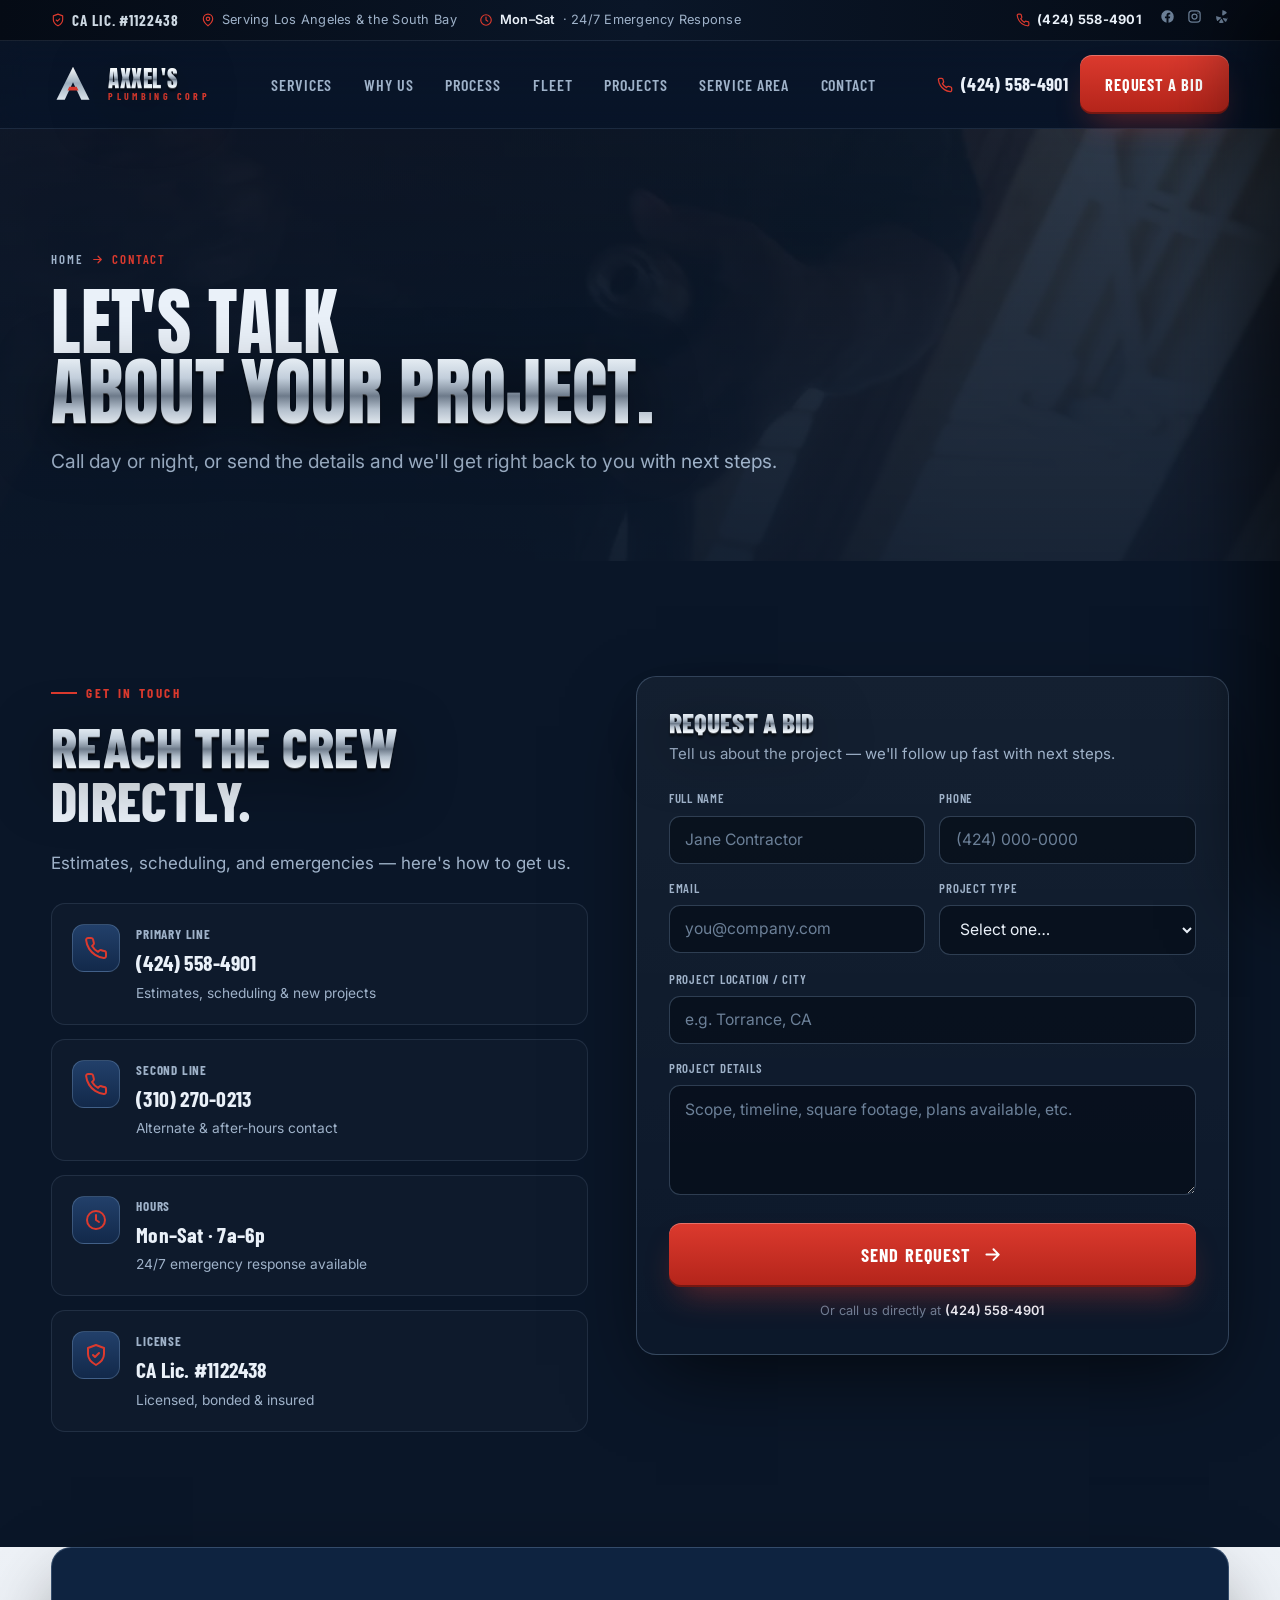
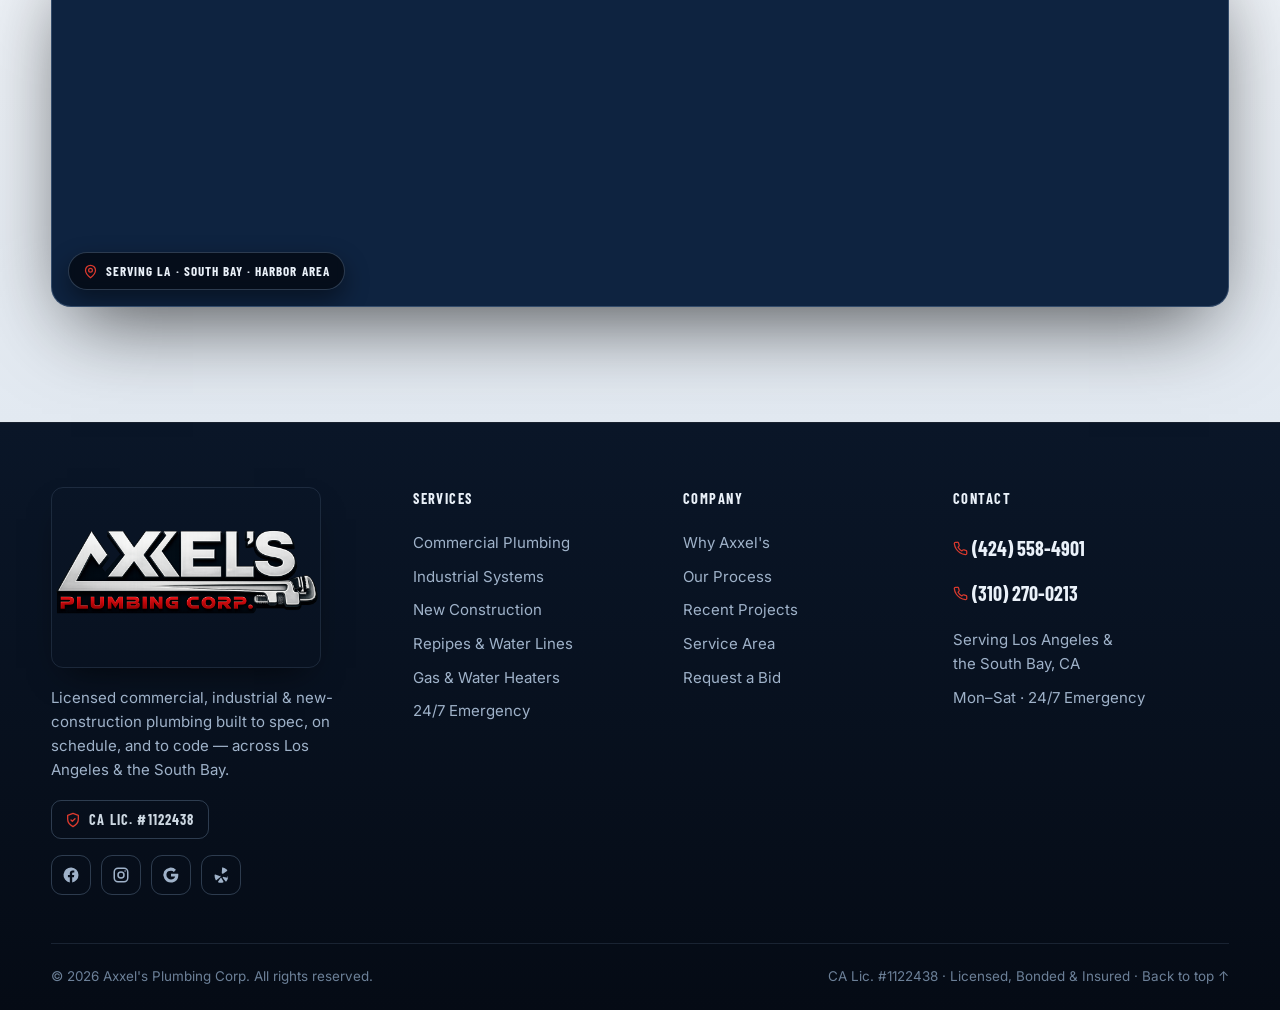
==== contact.html @ 84c898a0 "Add video montage hero + multi-page nav site - Encode web-optimized clips (720p, muted) + 20s xfade " ====
<!DOCTYPE html>
<html lang="en">
<head>
<meta charset="UTF-8" />
<meta name="viewport" content="width=device-width, initial-scale=1.0" />
<title>Contact &amp; Request A Bid | Axxel's Plumbing Corp</title>
<meta name="description" content="Contact Axxel's Plumbing Corp — call (424) 558-4901 or request a bid online. Licensed commercial &amp; industrial plumbing in LA &amp; the South Bay." />
<meta name="theme-color" content="#0a1628" />
<link rel="preconnect" href="https://fonts.googleapis.com" />
<link rel="preconnect" href="https://fonts.gstatic.com" crossorigin />
<link href="https://fonts.googleapis.com/css2?family=Anton&family=Barlow+Condensed:wght@500;600;700;800&family=Inter:wght@400;500;600;700;800&display=swap" rel="stylesheet" />

<link rel="stylesheet" href="css/site.css" />
</head>
<body>

<svg width="0" height="0" style="position:absolute" aria-hidden="true">
  <defs>
    <symbol id="i-phone" viewBox="0 0 24 24" fill="none" stroke="currentColor" stroke-width="2" stroke-linecap="round" stroke-linejoin="round"><path d="M22 16.92v3a2 2 0 0 1-2.18 2 19.79 19.79 0 0 1-8.63-3.07 19.5 19.5 0 0 1-6-6 19.79 19.79 0 0 1-3.07-8.67A2 2 0 0 1 4.11 2h3a2 2 0 0 1 2 1.72c.13.96.36 1.9.7 2.81a2 2 0 0 1-.45 2.11L8.09 9.91a16 16 0 0 0 6 6l1.27-1.27a2 2 0 0 1 2.11-.45c.9.34 1.85.57 2.81.7A2 2 0 0 1 22 16.92z"/></symbol>
    <symbol id="i-clock" viewBox="0 0 24 24" fill="none" stroke="currentColor" stroke-width="2" stroke-linecap="round" stroke-linejoin="round"><circle cx="12" cy="12" r="9"/><path d="M12 7v5l3 2"/></symbol>
    <symbol id="i-pin" viewBox="0 0 24 24" fill="none" stroke="currentColor" stroke-width="2" stroke-linecap="round" stroke-linejoin="round"><path d="M20 10c0 6-8 12-8 12s-8-6-8-12a8 8 0 0 1 16 0z"/><circle cx="12" cy="10" r="3"/></symbol>
    <symbol id="i-shield" viewBox="0 0 24 24" fill="none" stroke="currentColor" stroke-width="2" stroke-linecap="round" stroke-linejoin="round"><path d="M12 2 4 5v6c0 5 3.5 8.5 8 11 4.5-2.5 8-6 8-11V5l-8-3z"/><path d="m9 12 2 2 4-4"/></symbol>
    <symbol id="i-check" viewBox="0 0 24 24" fill="none" stroke="currentColor" stroke-width="2.4" stroke-linecap="round" stroke-linejoin="round"><path d="M20 6 9 17l-5-5"/></symbol>
    <symbol id="i-star" viewBox="0 0 24 24" fill="currentColor"><path d="m12 2 3.09 6.26L22 9.27l-5 4.87L18.18 22 12 18.56 5.82 22 7 14.14l-5-4.87 6.91-1.01L12 2z"/></symbol>
    <symbol id="i-wrench" viewBox="0 0 24 24" fill="none" stroke="currentColor" stroke-width="2" stroke-linecap="round" stroke-linejoin="round"><path d="M14.7 6.3a4 4 0 0 0-5.4 5.4L3 18l3 3 6.3-6.3a4 4 0 0 0 5.4-5.4l-2.3 2.3-2.7-.7-.7-2.7 2.4-2.2z"/></symbol>
    <symbol id="i-building" viewBox="0 0 24 24" fill="none" stroke="currentColor" stroke-width="2" stroke-linecap="round" stroke-linejoin="round"><path d="M4 21V6a2 2 0 0 1 2-2h6a2 2 0 0 1 2 2v15"/><path d="M14 9h4a2 2 0 0 1 2 2v10"/><path d="M2 21h20"/><path d="M8 8h2M8 12h2M8 16h2"/></symbol>
    <symbol id="i-factory" viewBox="0 0 24 24" fill="none" stroke="currentColor" stroke-width="2" stroke-linecap="round" stroke-linejoin="round"><path d="M2 21V9l6 4V9l6 4V9l6 4v8z"/><path d="M2 21h20"/><path d="M6 5V3M10 5V3"/></symbol>
    <symbol id="i-home" viewBox="0 0 24 24" fill="none" stroke="currentColor" stroke-width="2" stroke-linecap="round" stroke-linejoin="round"><path d="M3 11 12 3l9 8"/><path d="M5 10v10h14V10"/><path d="M10 20v-6h4v6"/></symbol>
    <symbol id="i-flame" viewBox="0 0 24 24" fill="none" stroke="currentColor" stroke-width="2" stroke-linecap="round" stroke-linejoin="round"><path d="M12 2s5 4.5 5 10a5 5 0 0 1-10 0c0-1.5.5-2.8 1.2-3.8C9 10 10 11 10 12c0-2 1-4 2-5 0 1.5 1 2.5 1.5 3 .5-1 .5-3-1.5-8z"/></symbol>
    <symbol id="i-pipe" viewBox="0 0 24 24" fill="none" stroke="currentColor" stroke-width="2" stroke-linecap="round" stroke-linejoin="round"><path d="M4 8V6a2 2 0 0 1 2-2h2M4 8h4V4M4 8v10a2 2 0 0 0 2 2h2v-4H4M16 4h2a2 2 0 0 1 2 2v2h-4V4M20 8v10a2 2 0 0 1-2 2h-2v-4h4M8 12h8"/></symbol>
    <symbol id="i-drop" viewBox="0 0 24 24" fill="none" stroke="currentColor" stroke-width="2" stroke-linecap="round" stroke-linejoin="round"><path d="M12 2.5S6 9 6 14a6 6 0 0 0 12 0c0-5-6-11.5-6-11.5z"/></symbol>
    <symbol id="i-gauge" viewBox="0 0 24 24" fill="none" stroke="currentColor" stroke-width="2" stroke-linecap="round" stroke-linejoin="round"><path d="M12 14a2 2 0 1 0 0-4 2 2 0 0 0 0 4z"/><path d="m14 12 4-4"/><path d="M4.9 19a9 9 0 1 1 14.2 0"/></symbol>
    <symbol id="i-cal" viewBox="0 0 24 24" fill="none" stroke="currentColor" stroke-width="2" stroke-linecap="round" stroke-linejoin="round"><rect x="3" y="4" width="18" height="18" rx="2"/><path d="M3 9h18M8 2v4M16 2v4"/></symbol>
    <symbol id="i-doc" viewBox="0 0 24 24" fill="none" stroke="currentColor" stroke-width="2" stroke-linecap="round" stroke-linejoin="round"><path d="M14 2H6a2 2 0 0 0-2 2v16a2 2 0 0 0 2 2h12a2 2 0 0 0 2-2V8z"/><path d="M14 2v6h6M9 13h6M9 17h6"/></symbol>
    <symbol id="i-hammer" viewBox="0 0 24 24" fill="none" stroke="currentColor" stroke-width="2" stroke-linecap="round" stroke-linejoin="round"><path d="m15 12-8.5 8.5a2.1 2.1 0 0 1-3-3L12 9"/><path d="M17.6 6.4 14 10l-2-2 3.6-3.6a2 2 0 0 1 2.8 0l1.2 1.2a2 2 0 0 1 0 2.8z"/></symbol>
    <symbol id="i-truck" viewBox="0 0 24 24" fill="none" stroke="currentColor" stroke-width="2" stroke-linecap="round" stroke-linejoin="round"><path d="M1 3h15v13H1z"/><path d="M16 8h4l3 3v5h-7z"/><circle cx="5.5" cy="18.5" r="2.5"/><circle cx="18.5" cy="18.5" r="2.5"/></symbol>
    <symbol id="i-search" viewBox="0 0 24 24" fill="none" stroke="currentColor" stroke-width="2" stroke-linecap="round" stroke-linejoin="round"><circle cx="11" cy="11" r="7"/><path d="m21 21-4.3-4.3"/></symbol>
    <symbol id="i-award" viewBox="0 0 24 24" fill="none" stroke="currentColor" stroke-width="2" stroke-linecap="round" stroke-linejoin="round"><circle cx="12" cy="8" r="6"/><path d="M8.5 13.5 7 22l5-3 5 3-1.5-8.5"/></symbol>
    <symbol id="i-bolt" viewBox="0 0 24 24" fill="none" stroke="currentColor" stroke-width="2" stroke-linecap="round" stroke-linejoin="round"><path d="M13 2 3 14h7l-1 8 10-12h-7z"/></symbol>
    <symbol id="i-store" viewBox="0 0 24 24" fill="none" stroke="currentColor" stroke-width="2" stroke-linecap="round" stroke-linejoin="round"><path d="M3 9 4 4h16l1 5M3 9v11h18V9M3 9h18M9 20v-6h6v6"/></symbol>
    <symbol id="i-hospital" viewBox="0 0 24 24" fill="none" stroke="currentColor" stroke-width="2" stroke-linecap="round" stroke-linejoin="round"><path d="M4 21V5a2 2 0 0 1 2-2h12a2 2 0 0 1 2 2v16M2 21h20M12 7v6M9 10h6"/></symbol>
    <symbol id="i-beds" viewBox="0 0 24 24" fill="none" stroke="currentColor" stroke-width="2" stroke-linecap="round" stroke-linejoin="round"><path d="M3 21V6a2 2 0 0 1 2-2h14a2 2 0 0 1 2 2v15M3 14h18M8 4v4M16 4v4"/></symbol>
    <symbol id="i-arrow" viewBox="0 0 24 24" fill="none" stroke="currentColor" stroke-width="2.2" stroke-linecap="round" stroke-linejoin="round"><path d="M5 12h14M13 6l6 6-6 6"/></symbol>
    <symbol id="i-mail" viewBox="0 0 24 24" fill="none" stroke="currentColor" stroke-width="2" stroke-linecap="round" stroke-linejoin="round"><rect x="2" y="4" width="20" height="16" rx="2"/><path d="m2 6 10 7L22 6"/></symbol>
    <symbol id="i-fb" viewBox="0 0 24 24" fill="currentColor"><path d="M22 12a10 10 0 1 0-11.6 9.9v-7H7.9V12h2.5V9.8c0-2.5 1.5-3.9 3.8-3.9 1.1 0 2.2.2 2.2.2v2.5h-1.3c-1.2 0-1.6.8-1.6 1.6V12h2.8l-.4 2.9h-2.3v7A10 10 0 0 0 22 12z"/></symbol>
    <symbol id="i-ig" viewBox="0 0 24 24" fill="none" stroke="currentColor" stroke-width="2"><rect x="3" y="3" width="18" height="18" rx="5"/><circle cx="12" cy="12" r="4"/><circle cx="17.5" cy="6.5" r="1" fill="currentColor" stroke="none"/></symbol>
    <symbol id="i-yelp" viewBox="0 0 24 24" fill="currentColor"><path d="M13.5 2.1 13 9.3c0 .9 1 1.4 1.7.9l5.3-3.6c.5-.4.5-1.1 0-1.6-1.6-1.6-3.9-2.6-6.1-3.1-.5-.1-1 .2-1 .7zM11 13.6l-6.6-2.2c-.5-.2-1 .2-1 .7-.1 2.3.4 4.6 1.5 6.6.3.5.9.5 1.3.1l4.9-4c.7-.6.4-1.7-.5-2zM11.6 15.6l-3.4 5.2c-.3.4-.1 1 .4 1.2 2 .6 4.2.6 6.2 0 .5-.2.7-.7.4-1.2l-2.5-4.4c-.4-.9-1.6-.8-1.5.2zM20.8 15.5l-5.3-1c-.9-.2-1.6.8-1 1.5l3.4 4.2c.3.4 1 .5 1.4 0 1.3-1.6 2-3.6 2.2-5.6.1-.6-.4-1-.9-1.1zM20.6 10.9l-5.6 3.6c.9-.5.9.5 0 0"/></symbol>
    <symbol id="i-google" viewBox="0 0 24 24" fill="currentColor"><path d="M21.8 12.2c0-.7-.1-1.4-.2-2H12v3.8h5.5a4.7 4.7 0 0 1-2 3.1v2.6h3.2c1.9-1.7 3-4.3 3-7.5z"/><path d="M12 22c2.7 0 5-.9 6.7-2.4l-3.2-2.6c-.9.6-2 .9-3.5.9-2.7 0-5-1.8-5.8-4.3H2.9v2.7A10 10 0 0 0 12 22z"/><path d="M6.2 13.6a6 6 0 0 1 0-3.8V7.1H2.9a10 10 0 0 0 0 9z"/><path d="M12 6.4c1.5 0 2.8.5 3.8 1.5l2.8-2.8A10 10 0 0 0 2.9 7.1l3.3 2.7C7 7.3 9.3 6.4 12 6.4z"/></symbol>
    <symbol id="i-plus" viewBox="0 0 24 24" fill="none" stroke="currentColor" stroke-width="2.4" stroke-linecap="round"><path d="M12 5v14M5 12h14"/></symbol>
    <symbol id="i-play" viewBox="0 0 24 24" fill="currentColor"><path d="M8 5v14l11-7z"/></symbol>
    <symbol id="i-quote" viewBox="0 0 24 24" fill="currentColor"><path d="M10 7H6a3 3 0 0 0-3 3v7h7v-7H6a1 1 0 0 1 1-1h3zM21 7h-4a3 3 0 0 0-3 3v7h7v-7h-4a1 1 0 0 1 1-1h3z"/></symbol>
    <symbol id="i-users" viewBox="0 0 24 24" fill="none" stroke="currentColor" stroke-width="2" stroke-linecap="round" stroke-linejoin="round"><path d="M16 21v-2a4 4 0 0 0-4-4H6a4 4 0 0 0-4 4v2"/><circle cx="9" cy="7" r="4"/><path d="M22 21v-2a4 4 0 0 0-3-3.87M16 3.13A4 4 0 0 1 16 11"/></symbol>
  </defs>
</svg>

<!-- ============================ TOP UTILITY BAR ============================ -->
<div class="utility">
  <div class="wrap">
    <div class="utility-left">
      <span class="util-lic"><svg><use href="#i-shield"/></svg> CA Lic. #1122438</span>
      <span class="util-item hide-sm"><svg><use href="#i-pin"/></svg> Serving Los Angeles &amp; the South Bay</span>
      <span class="util-item hide-sm"><svg><use href="#i-clock"/></svg> <b>Mon–Sat</b> · 24/7 Emergency Response</span>
    </div>
    <div class="utility-right">
      <a class="util-phone" href="tel:+14245584901"><svg><use href="#i-phone"/></svg> (424) 558-4901</a>
      <div class="util-socials">
        <a href="#" aria-label="Facebook"><svg><use href="#i-fb"/></svg></a>
        <a href="#" aria-label="Instagram"><svg><use href="#i-ig"/></svg></a>
        <a href="#" aria-label="Yelp"><svg><use href="#i-yelp"/></svg></a>
      </div>
    </div>
  </div>
</div>


<!-- ============================ NAV ============================ -->
<header class="nav" id="nav">
  <div class="wrap">
    <a href="#top" class="brand" aria-label="Axxel's Plumbing Corp home">
      <svg class="brand-mark" viewBox="0 0 48 48" fill="none" aria-hidden="true">
        <path d="M24 4 6 40h9l9-19 9 19h9L24 4z" fill="url(#gmark)"/>
        <path d="M18 30h12l-2-4H20l-2 4z" fill="#dc3a2e"/>
        <defs><linearGradient id="gmark" x1="24" y1="4" x2="24" y2="40" gradientUnits="userSpaceOnUse"><stop stop-color="#fff"/><stop offset=".5" stop-color="#9fb0bf"/><stop offset="1" stop-color="#dfe8ef"/></linearGradient></defs>
      </svg>
      <span class="brand-word">
        <span class="a chrome">AXXEL'S</span>
        <span class="p">Plumbing Corp</span>
      </span>
    </a>

    <nav class="nav-links">
      <a href="services.html">Services</a>
      <a href="why-us.html">Why Us</a>
      <a href="process.html">Process</a>
      <a href="fleet.html">Fleet</a>
      <a href="projects.html">Projects</a>
      <a href="service-area.html">Service Area</a>
      <a href="contact.html">Contact</a>
    </nav>

    <div class="nav-cta">
      <a class="nav-phone" href="tel:+14245584901"><svg><use href="#i-phone"/></svg><span>(424) 558-4901</span></a>
      <a class="btn btn-red" href="contact.html">Request a Bid</a>
    </div>

    <button class="nav-toggle" id="navToggle" aria-label="Open menu" aria-expanded="false">
      <span></span><span></span><span></span>
    </button>
  </div>
</header>


<!-- mobile drawer -->
<div class="drawer" id="drawer">
  <div class="drawer-scrim" data-close></div>
  <div class="drawer-panel">
    <div class="dh">
      <span class="brand-word"><span class="a chrome" style="font-size:1.3rem">AXXEL'S</span><span class="p">Plumbing Corp</span></span>
      <button class="drawer-close" data-close aria-label="Close menu">&times;</button>
    </div>
    <a class="dl" href="services.html" data-close>Services</a>
    <a class="dl" href="why-us.html" data-close>Why Us</a>
    <a class="dl" href="process.html" data-close>Process</a>
    <a class="dl" href="fleet.html" data-close>Fleet</a>
    <a class="dl" href="projects.html" data-close>Projects</a>
    <a class="dl" href="service-area.html" data-close>Service Area</a>
    <a class="dl" href="contact.html" data-close>Contact</a>
    <div class="drawer-foot">
      <a class="btn btn-steel" href="tel:+14245584901"><svg><use href="#i-phone"/></svg> (424) 558-4901</a>
      <a class="btn btn-red" href="contact.html" data-close>Request a Bid</a>
    </div>
  </div>
</div>


<span id="top"></span>

<section class="pagehead">
  <div class="pagehead-media">
    <video data-autoplay autoplay muted loop playsinline preload="metadata" poster="video/poster-fitting.jpg"><source src="video/clip-fitting.mp4" type="video/mp4"></video>
  </div>
  <div class="wrap">
    <div class="crumbs reveal"><a href="index.html">Home</a> <svg><use href="#i-arrow"/></svg> <span class="cur">Contact</span></div>
    <h1 class="reveal" data-d="1">Let's Talk<br><span class="chrome">About Your Project.</span></h1>
    <p class="lead reveal" data-d="2">Call day or night, or send the details and we'll get right back to you with next steps.</p>
  </div>
</section>

<section class="sec">
  <div class="wrap contact-inner">
    <div class="reveal">
      <div class="sec-head" style="margin-bottom:8px"><span class="kicker">Get In Touch</span><h2><span class="chrome">Reach The Crew</span><br>Directly.</h2><p>Estimates, scheduling, and emergencies — here's how to get us.</p></div>
      <div class="contact-cards">
        <div class="cc"><div class="cc-ico"><svg><use href="#i-phone"/></svg></div><div><div class="cc-l">Primary Line</div><div class="cc-v"><a href="tel:+14245584901">(424) 558-4901</a></div><div class="cc-s">Estimates, scheduling &amp; new projects</div></div></div>
        <div class="cc"><div class="cc-ico"><svg><use href="#i-phone"/></svg></div><div><div class="cc-l">Second Line</div><div class="cc-v"><a href="tel:+13102700213">(310) 270-0213</a></div><div class="cc-s">Alternate &amp; after-hours contact</div></div></div>
        <div class="cc"><div class="cc-ico"><svg><use href="#i-clock"/></svg></div><div><div class="cc-l">Hours</div><div class="cc-v">Mon&ndash;Sat &middot; 7a&ndash;6p</div><div class="cc-s">24/7 emergency response available</div></div></div>
        <div class="cc"><div class="cc-ico"><svg><use href="#i-shield"/></svg></div><div><div class="cc-l">License</div><div class="cc-v">CA Lic. #1122438</div><div class="cc-s">Licensed, bonded &amp; insured</div></div></div>
      </div>
    </div>
    <div class="reveal" data-d="1">
      <form class="form" id="bidForm" novalidate>
        <div class="form-body" id="formBody">
          <h3 class="chrome">Request A Bid</h3>
          <p class="fsub">Tell us about the project — we'll follow up fast with next steps.</p>
          <div class="frow">
            <div class="field"><label>Full Name</label><input type="text" name="name" placeholder="Jane Contractor" required></div>
            <div class="field"><label>Phone</label><input type="tel" name="phone" placeholder="(424) 000-0000" required></div>
          </div>
          <div class="frow">
            <div class="field"><label>Email</label><input type="email" name="email" placeholder="you@company.com"></div>
            <div class="field"><label>Project Type</label><select name="type"><option value="">Select one&hellip;</option><option>Commercial</option><option>Industrial</option><option>New Construction</option><option>Repipe / Water Line</option><option>Emergency Service</option><option>Residential</option><option>Other</option></select></div>
          </div>
          <div class="field"><label>Project Location / City</label><input type="text" name="city" placeholder="e.g. Torrance, CA"></div>
          <div class="field"><label>Project Details</label><textarea name="details" placeholder="Scope, timeline, square footage, plans available, etc."></textarea></div>
          <button type="submit" class="btn btn-red btn-lg">Send Request <svg><use href="#i-arrow"/></svg></button>
          <p class="form-note">Or call us directly at <a href="tel:+14245584901" style="color:var(--ink);font-weight:600">(424) 558-4901</a></p>
        </div>
        <div class="form-success" id="formSuccess"><div class="fs-ico"><svg><use href="#i-check"/></svg></div><h3 class="chrome">Request Received</h3><p>Thanks — we've got your project details. A member of the Axxel's team will reach out shortly. For anything urgent, call <b>(424) 558-4901</b>.</p></div>
      </form>
    </div>
  </div>
</section>

<section class="sec area theme-light" style="padding-top:0;background:linear-gradient(180deg,#eff3f8,#e2e9f1)">
  <div class="wrap">
    <div class="area-map reveal" style="min-height:360px">
      <iframe title="Axxel's Plumbing Corp — Los Angeles &amp; South Bay" src="https://www.google.com/maps?q=Torrance,+CA&amp;z=10&amp;hl=en&amp;output=embed" loading="lazy" referrerpolicy="no-referrer-when-downgrade" allowfullscreen></iframe>
      <span class="mchip"><svg><use href="#i-pin"/></svg> Serving LA &middot; South Bay &middot; Harbor Area</span>
    </div>
  </div>
</section>


<!-- ============================ FOOTER ============================ -->
<footer class="footer">
  <div class="wrap">
    <div class="foot-grid">
      <div class="foot-brand">
        <img src="logo.png" alt="Axxel's Plumbing Corp" class="foot-logo"
             onerror="this.outerHTML='&lt;span class=\'brand-word\'&gt;&lt;span class=\'a chrome\'&gt;AXXEL\'S&lt;/span&gt;&lt;span class=\'p\'&gt;Plumbing Corp&lt;/span&gt;&lt;/span&gt;'">
        <p class="foot-about">Licensed commercial, industrial &amp; new-construction plumbing built to spec, on schedule, and to code — across Los Angeles &amp; the South Bay.</p>
        <span class="foot-lic"><svg style="width:16px;height:16px;color:var(--red)"><use href="#i-shield"/></svg> CA Lic. #1122438</span>
        <div class="foot-socials">
          <a href="#" aria-label="Facebook"><svg><use href="#i-fb"/></svg></a>
          <a href="#" aria-label="Instagram"><svg><use href="#i-ig"/></svg></a>
          <a href="#" aria-label="Google"><svg><use href="#i-google"/></svg></a>
          <a href="#" aria-label="Yelp"><svg><use href="#i-yelp"/></svg></a>
        </div>
      </div>
      <div class="foot-col">
        <h5>Services</h5>
        <a href="services.html">Commercial Plumbing</a>
        <a href="services.html">Industrial Systems</a>
        <a href="services.html">New Construction</a>
        <a href="services.html">Repipes &amp; Water Lines</a>
        <a href="services.html">Gas &amp; Water Heaters</a>
        <a href="services.html">24/7 Emergency</a>
      </div>
      <div class="foot-col">
        <h5>Company</h5>
        <a href="why-us.html">Why Axxel's</a>
        <a href="process.html">Our Process</a>
        <a href="projects.html">Recent Projects</a>
        <a href="service-area.html">Service Area</a>
        <a href="contact.html">Request a Bid</a>
      </div>
      <div class="foot-col foot-phones">
        <h5>Contact</h5>
        <a href="tel:+14245584901"><svg style="width:15px;height:15px;color:var(--red)"><use href="#i-phone"/></svg> (424) 558-4901</a>
        <a href="tel:+13102700213"><svg style="width:15px;height:15px;color:var(--red)"><use href="#i-phone"/></svg> (310) 270-0213</a>
        <p style="margin-top:8px">Serving Los Angeles &amp;<br>the South Bay, CA</p>
        <p>Mon–Sat · 24/7 Emergency</p>
      </div>
    </div>
    <div class="foot-bar">
      <span>© <span id="year">2026</span> Axxel's Plumbing Corp. All rights reserved.</span>
      <span>CA Lic. #1122438 · Licensed, Bonded &amp; Insured · <a href="#top">Back to top ↑</a></span>
    </div>
  </div>
</footer>


<!-- ============================ STICKY MOBILE CALL BAR ============================ -->
<div class="callbar">
  <a class="btn btn-red" href="tel:+14245584901"><svg><use href="#i-phone"/></svg> Call Now</a>
  <a class="btn btn-steel" href="contact.html"><svg><use href="#i-doc"/></svg> Get a Bid</a>
</div>


<script src="js/site.js"></script>

</body>
</html>
---- css/site.css ----
/* ============================ TOKENS ============================ */
:root{
  --void:#050b15;
  --navy:#0a1628;
  --navy-2:#0d1e35;
  --panel:#0f2440;
  --steel:#16304f;
  --line:rgba(148,178,214,.14);
  --line-2:rgba(148,178,214,.28);

  --red:#dc3a2e;
  --red-2:#b3241a;
  --red-3:#8a1710;
  --red-glow:rgba(220,58,46,.45);

  --chrome-hi:#ffffff;
  --chrome:#cdd8e2;
  --chrome-lo:#7f8c9b;

  --ink:#eaf1f9;
  --muted:#9fb2c9;
  --muted-2:#6c8098;

  --blue-glow:rgba(45,120,200,.35);

  --wrap:1200px;
  --shadow:0 30px 80px -20px rgba(0,0,0,.7);
  --radius:16px;
  --ease:cubic-bezier(.16,1,.3,1);
}

*{box-sizing:border-box;margin:0;padding:0}
html{scroll-behavior:smooth;-webkit-text-size-adjust:100%}
body{
  font-family:'Inter',system-ui,-apple-system,sans-serif;
  background:var(--navy);
  color:var(--ink);
  line-height:1.6;
  overflow-x:hidden;
  -webkit-font-smoothing:antialiased;
}
img{display:block;max-width:100%}
a{color:inherit;text-decoration:none}
button{font-family:inherit;cursor:pointer;border:0;background:none}
ul{list-style:none}
::selection{background:var(--red);color:#fff}

h1,h2,h3,.display,.cond{
  font-family:'Barlow Condensed','Inter',sans-serif;
  text-transform:uppercase;line-height:1;letter-spacing:.005em;font-weight:800;
}
.anton{font-family:'Anton',sans-serif;font-weight:400;text-transform:uppercase;letter-spacing:.01em;line-height:.92}

.wrap{width:min(var(--wrap),92vw);margin-inline:auto}
section{position:relative}

/* ============================ CHROME TEXT ============================ */
.chrome{
  background:linear-gradient(180deg,#ffffff 0%,#eef4f9 16%,#c2cedb 38%,#8794a3 50%,#6d7a8a 54%,#b3bfcc 66%,#f2f7fb 84%,#cbd6e0 100%);
  -webkit-background-clip:text;background-clip:text;
  color:transparent;
  filter:drop-shadow(0 1px 0 rgba(255,255,255,.25)) drop-shadow(0 3px 1px rgba(0,0,0,.55)) drop-shadow(0 14px 28px rgba(0,0,0,.5));
}
.chrome-red{
  background:linear-gradient(180deg,#ff7a5f 0%,#e8402f 34%,#c62518 60%,#8f1109 100%);
  -webkit-background-clip:text;background-clip:text;color:transparent;
  filter:drop-shadow(0 2px 1px rgba(0,0,0,.5));
}

/* sheen sweep on hover across the wordmark */
@keyframes sheen{0%{background-position:-140% 0}60%,100%{background-position:240% 0}}

/* ============================ BUTTONS ============================ */
.btn{
  display:inline-flex;align-items:center;gap:.6em;justify-content:center;
  font-family:'Barlow Condensed',sans-serif;font-weight:700;text-transform:uppercase;
  letter-spacing:.06em;font-size:1.02rem;padding:1.02em 1.5em;border-radius:12px;
  position:relative;isolation:isolate;transition:transform .3s var(--ease),box-shadow .3s var(--ease),filter .3s;
  white-space:nowrap;
}
.btn svg{width:1.15em;height:1.15em}
.btn-red{
  color:#fff;
  background:linear-gradient(180deg,var(--red) 0%,var(--red-2) 100%);
  box-shadow:0 1px 0 rgba(255,255,255,.28) inset,0 -2px 0 rgba(0,0,0,.35) inset,0 16px 34px -12px var(--red-glow);
}
.btn-red:hover{transform:translateY(-3px);box-shadow:0 1px 0 rgba(255,255,255,.35) inset,0 -2px 0 rgba(0,0,0,.4) inset,0 26px 48px -14px var(--red-glow)}
.btn-ghost{
  color:var(--ink);border:1px solid var(--line-2);
  background:linear-gradient(180deg,rgba(255,255,255,.06),rgba(255,255,255,.01));
  box-shadow:0 1px 0 rgba(255,255,255,.08) inset;
}
.btn-ghost:hover{transform:translateY(-3px);border-color:var(--line-2);background:linear-gradient(180deg,rgba(255,255,255,.1),rgba(255,255,255,.03))}
.btn-steel{
  color:var(--ink);
  background:linear-gradient(180deg,#26456b,#16304f);
  box-shadow:0 1px 0 rgba(255,255,255,.14) inset,0 -2px 0 rgba(0,0,0,.3) inset,0 14px 30px -14px rgba(0,0,0,.6);
}
.btn-steel:hover{transform:translateY(-3px)}
.btn-lg{font-size:1.15rem;padding:1.15em 1.9em}

/* ============================ TOP UTILITY BAR ============================ */
.utility{
  background:linear-gradient(90deg,var(--void),var(--navy) 50%,var(--void));
  border-bottom:1px solid var(--line);
  font-size:.8rem;position:relative;z-index:60;
}
.utility .wrap{display:flex;align-items:center;justify-content:space-between;gap:16px;padding:.5rem 0;min-height:40px}
.utility-left{display:flex;align-items:center;gap:22px;color:var(--muted);flex-wrap:wrap}
.utility-left b{color:var(--ink);font-weight:600}
.util-item{display:inline-flex;align-items:center;gap:7px;letter-spacing:.02em}
.util-item svg{width:14px;height:14px;color:var(--red);flex:none}
.util-lic{display:inline-flex;align-items:center;gap:7px;color:var(--chrome);font-weight:700;letter-spacing:.06em;font-family:'Barlow Condensed',sans-serif;font-size:.95rem;text-transform:uppercase}
.util-lic svg{width:14px;height:14px;color:var(--red);flex:none}
.utility-right{display:flex;align-items:center;gap:18px}
.util-phone{display:inline-flex;align-items:center;gap:7px;color:var(--ink);font-weight:700;letter-spacing:.02em}
.util-phone svg{width:14px;height:14px;color:var(--red)}
.util-socials{display:flex;gap:12px}
.util-socials a{color:var(--muted-2);transition:color .2s}
.util-socials a:hover{color:var(--ink)}
.util-socials svg{width:15px;height:15px}
@media(max-width:900px){.utility-left .util-item.hide-sm{display:none}.utility-right .util-socials{display:none}}
@media(max-width:640px){.utility{display:none}}

/* ============================ NAV ============================ */
.nav{
  position:sticky;top:0;z-index:50;
  background:linear-gradient(180deg,rgba(9,20,38,.86),rgba(9,20,38,.72));
  backdrop-filter:blur(14px) saturate(140%);
  border-bottom:1px solid var(--line);
  transition:padding .35s var(--ease),background .35s;
}
.nav.shrink{background:rgba(7,15,28,.94);border-bottom-color:var(--line-2)}
.nav .wrap{display:flex;align-items:center;justify-content:space-between;gap:20px;padding:.85rem 0;transition:padding .35s var(--ease)}
.nav.shrink .wrap{padding:.55rem 0}

.brand{display:flex;align-items:center;gap:13px;flex:none}
.brand-mark{width:44px;height:44px;flex:none;transition:transform .4s var(--ease)}
.brand:hover .brand-mark{transform:rotate(-8deg)}
.brand-word{display:flex;flex-direction:column;line-height:1}
.brand-word .a{font-family:'Anton',sans-serif;font-size:1.42rem;letter-spacing:.02em}
.brand-word .p{font-family:'Barlow Condensed',sans-serif;font-weight:700;font-size:.62rem;letter-spacing:.34em;color:var(--red);text-transform:uppercase;margin-top:2px}
.brand-logo-img{height:46px;width:auto;display:none} /* shows if logo.png present */

.nav-links{display:flex;align-items:center;gap:6px}
.nav-links a{
  font-family:'Barlow Condensed',sans-serif;font-weight:600;text-transform:uppercase;
  letter-spacing:.06em;font-size:1rem;color:var(--muted);padding:.55em .8em;border-radius:9px;
  position:relative;transition:color .2s;
}
.nav-links a::after{content:"";position:absolute;left:.8em;right:.8em;bottom:.28em;height:2px;background:var(--red);transform:scaleX(0);transform-origin:left;transition:transform .3s var(--ease);border-radius:2px}
.nav-links a:hover{color:var(--ink)}
.nav-links a:hover::after{transform:scaleX(1)}
.nav-cta{display:flex;align-items:center;gap:12px;flex:none}
.nav-phone{display:inline-flex;align-items:center;gap:8px;font-family:'Barlow Condensed',sans-serif;font-weight:700;font-size:1.15rem;letter-spacing:.02em;color:var(--ink)}
.nav-phone svg{width:16px;height:16px;color:var(--red)}
.nav-toggle{display:none;width:44px;height:44px;border:1px solid var(--line-2);border-radius:10px;flex-direction:column;gap:5px;align-items:center;justify-content:center}
.nav-toggle span{width:20px;height:2px;background:var(--ink);transition:.3s var(--ease)}
.nav-toggle.open span:nth-child(1){transform:translateY(7px) rotate(45deg)}
.nav-toggle.open span:nth-child(2){opacity:0}
.nav-toggle.open span:nth-child(3){transform:translateY(-7px) rotate(-45deg)}

@media(max-width:1080px){.nav-phone span{display:none}}
@media(max-width:980px){
  .nav-links,.nav-cta .nav-phone,.nav-cta .btn{display:none}
  .nav-toggle{display:flex}
}

/* mobile drawer */
.drawer{
  position:fixed;inset:0;z-index:70;pointer-events:none;
}
.drawer-scrim{position:absolute;inset:0;background:rgba(3,8,16,.7);opacity:0;transition:opacity .35s}
.drawer-panel{
  position:absolute;top:0;right:0;height:100%;width:min(360px,86vw);
  background:linear-gradient(180deg,var(--navy-2),var(--void));
  border-left:1px solid var(--line-2);box-shadow:-30px 0 80px rgba(0,0,0,.6);
  transform:translateX(100%);transition:transform .4s var(--ease);
  display:flex;flex-direction:column;padding:26px 24px;gap:6px;
}
.drawer.open{pointer-events:auto}
.drawer.open .drawer-scrim{opacity:1}
.drawer.open .drawer-panel{transform:translateX(0)}
.drawer-panel .dh{display:flex;align-items:center;justify-content:space-between;margin-bottom:14px}
.drawer-panel a.dl{font-family:'Barlow Condensed',sans-serif;font-weight:700;text-transform:uppercase;letter-spacing:.05em;font-size:1.35rem;color:var(--ink);padding:.5em 0;border-bottom:1px solid var(--line)}
.drawer-panel a.dl:last-of-type{border-bottom:0}
.drawer-close{width:40px;height:40px;border:1px solid var(--line-2);border-radius:10px;color:var(--ink);font-size:1.4rem;display:grid;place-items:center}
.drawer-foot{margin-top:auto;display:flex;flex-direction:column;gap:12px}

/* ============================ BACKDROP FX ============================ */
.glow{position:absolute;border-radius:50%;filter:blur(90px);pointer-events:none;opacity:.6;z-index:0}

/* ============================ HERO ============================ */
.hero{position:relative;overflow:hidden;padding:clamp(56px,9vw,120px) 0 0;background:
  radial-gradient(140% 90% at 78% -10%,rgba(45,120,200,.08),transparent 55%),
  radial-gradient(120% 90% at 8% 8%,rgba(220,58,46,.12),transparent 52%),
  linear-gradient(180deg,var(--navy) 0%,var(--navy-2) 70%,var(--navy) 100%)}
.hero-photo{position:absolute;inset:0;z-index:0;overflow:hidden}
.hero-photo img{width:100%;height:100%;object-fit:cover;object-position:center 30%;opacity:.46;filter:saturate(.95) contrast(1.03)}
.hero-photo::after{content:"";position:absolute;inset:0;background:
  linear-gradient(180deg,rgba(10,22,40,.48),rgba(10,22,40,.64) 55%,var(--navy) 100%),
  linear-gradient(90deg,rgba(10,22,40,.6),transparent 68%)}
.hero-glow-1{width:420px;height:420px;background:var(--blue-glow);top:-180px;right:-100px;opacity:.28}
.hero-glow-2{width:420px;height:420px;background:var(--red-glow);bottom:-160px;left:-120px;opacity:.4}

.hero-inner{position:relative;z-index:2;display:grid;grid-template-columns:1.15fr .85fr;gap:48px;align-items:center;padding-bottom:clamp(40px,6vw,80px)}
@media(max-width:980px){.hero-inner{grid-template-columns:1fr;gap:30px;text-align:center}}

.eyebrow{display:inline-flex;align-items:center;gap:10px;font-family:'Barlow Condensed',sans-serif;font-weight:700;
  text-transform:uppercase;letter-spacing:.22em;font-size:.82rem;color:var(--muted);
  border:1px solid var(--line-2);border-radius:100px;padding:.5em 1em;background:rgba(255,255,255,.02);margin-bottom:22px}
.eyebrow .dot{width:8px;height:8px;border-radius:50%;background:var(--red);box-shadow:0 0 0 4px var(--red-glow);animation:pulse 2s infinite}
@keyframes pulse{0%,100%{box-shadow:0 0 0 3px var(--red-glow)}50%{box-shadow:0 0 0 8px transparent}}
@media(max-width:980px){.eyebrow{margin-inline:auto}}
.hero-brand{margin-bottom:20px}
.hero-brand img{height:62px;width:auto}
@media(max-width:980px){.hero-brand{display:flex;justify-content:center}}

.hero h1{font-size:clamp(2.9rem,7.4vw,5.6rem);margin-bottom:.36em}
.hero h1 .l1{display:block}
.hero h1 .l2{display:block}
.hero h1 .l3{display:block;font-family:'Barlow Condensed',sans-serif;font-weight:800;font-size:.42em;letter-spacing:.02em;margin-top:.35em;color:var(--muted)}
.hero h1 .l3 b{color:var(--red)}

.hero-sub{font-size:clamp(1.02rem,1.4vw,1.18rem);color:var(--muted);max-width:33em;margin-bottom:30px}
@media(max-width:980px){.hero-sub{margin-inline:auto}}

.hero-cta{display:flex;gap:14px;flex-wrap:wrap;margin-bottom:26px}
@media(max-width:980px){.hero-cta{justify-content:center}}

.hero-trust{display:flex;align-items:center;gap:22px;flex-wrap:wrap;color:var(--muted-2);font-size:.86rem}
@media(max-width:980px){.hero-trust{justify-content:center}}
.hero-trust .ht{display:inline-flex;align-items:center;gap:8px}
.hero-trust svg{width:16px;height:16px;color:var(--red)}
.hero-trust b{color:var(--ink);font-weight:600}

/* hero right — chrome badge card */
.hero-badge{
  position:relative;border-radius:22px;padding:32px 30px;color:#0e2340;
  background:linear-gradient(160deg,rgba(255,255,255,.93),rgba(240,245,250,.85));
  backdrop-filter:blur(16px) saturate(135%);-webkit-backdrop-filter:blur(16px) saturate(135%);
  border:1px solid rgba(255,255,255,.7);
  box-shadow:0 44px 90px -34px rgba(0,0,0,.75),0 1px 0 rgba(255,255,255,.9) inset;
  overflow:hidden;
}
.hero-badge::before{content:"";position:absolute;inset:0;background:
  radial-gradient(95% 55% at 50% 0%,rgba(255,255,255,.55),transparent 62%);pointer-events:none}
/* hero lead form */
.hero-form{position:relative;z-index:2}
.hf-head{margin-bottom:16px}
.hf-badge{display:inline-flex;align-items:center;gap:8px;font-family:'Barlow Condensed',sans-serif;font-weight:700;
  text-transform:uppercase;letter-spacing:.1em;font-size:.72rem;color:var(--ink);
  border:1px solid var(--line-2);border-radius:100px;padding:.42em .9em;margin-bottom:14px;background:rgba(255,255,255,.03)}
.hf-badge .dot{width:7px;height:7px;border-radius:50%;background:#37c26a;box-shadow:0 0 0 4px rgba(55,194,106,.22)}
.hero-form h3{font-size:clamp(1.7rem,2.4vw,2.05rem);margin-bottom:5px}
.hf-head p{color:var(--muted);font-size:.94rem}
.hero-form .field{margin-bottom:12px}
.hero-form .btn{width:100%;margin-top:4px}
.hf-foot{display:flex;align-items:center;justify-content:space-between;gap:10px;margin-top:15px;flex-wrap:wrap;
  font-family:'Barlow Condensed',sans-serif;font-weight:600;text-transform:uppercase;letter-spacing:.03em;font-size:.82rem;color:var(--muted)}
.hf-foot svg{width:14px;height:14px;color:var(--red);vertical-align:-2px;margin-right:5px}
.hf-foot a{color:var(--muted)}
.hf-foot a:hover{color:var(--ink)}
.hf-success{display:none;text-align:center;padding:26px 8px}
.hf-success.on{display:block}
.hf-success h3{margin:6px 0}
.hf-success p{color:var(--muted);font-size:.94rem}
/* frosty-white form: dark-on-light overrides (scoped to hero card only) */
.hero-badge .chrome{background:none;-webkit-text-fill-color:#0c1f38;color:#0c1f38;filter:none}
.hero-badge .hf-head p,.hero-badge .hf-success p{color:#55697f}
.hero-badge .hf-badge{color:#0c1f38;border-color:rgba(12,31,56,.16);background:rgba(12,31,56,.04)}
.hero-badge .field input,.hero-badge .field select{
  background:#fff;color:#0e2340;border:1px solid rgba(12,31,56,.16);box-shadow:0 1px 2px rgba(12,31,56,.04) inset}
.hero-badge .field input::placeholder{color:#8a99aa}
.hero-badge .field input:focus,.hero-badge .field select:focus{border-color:var(--red);box-shadow:0 0 0 4px rgba(220,58,46,.13)}
.hero-badge .hf-foot{color:#55697f}
.hero-badge .hf-foot a{color:#55697f}
.hero-badge .hf-foot a:hover{color:#0c1f38}

/* marquee strip under hero */
.ticker{background:var(--void);border-block:1px solid var(--line);overflow:hidden;position:relative;z-index:3}
.ticker-track{display:flex;gap:0;width:max-content;animation:scrollx 34s linear infinite}
.ticker:hover .ticker-track{animation-play-state:paused}
@keyframes scrollx{to{transform:translateX(-50%)}}
.ticker-item{display:inline-flex;align-items:center;gap:14px;padding:14px 30px;font-family:'Barlow Condensed',sans-serif;font-weight:700;text-transform:uppercase;letter-spacing:.14em;color:var(--muted);font-size:.95rem;white-space:nowrap}
.ticker-item svg{width:16px;height:16px;color:var(--red)}
.ticker-item.hl{color:var(--ink)}

/* ============================ SECTION HEADING ============================ */
.sec{padding:clamp(64px,9vw,116px) 0}
.sec-head{max-width:720px;margin-bottom:52px}
.sec-head.center{margin-inline:auto;text-align:center}
.kicker{display:inline-flex;align-items:center;gap:9px;font-family:'Barlow Condensed',sans-serif;font-weight:700;text-transform:uppercase;letter-spacing:.2em;font-size:.82rem;color:var(--red);margin-bottom:16px}
.kicker::before{content:"";width:26px;height:2px;background:var(--red)}
.sec-head.center .kicker::before{display:none}
.sec-head h2{font-size:clamp(2.1rem,4.6vw,3.4rem);margin-bottom:.4em}
.sec-head p{color:var(--muted);font-size:1.06rem}

/* ============================ STATS ============================ */
.stats{background:linear-gradient(180deg,var(--void),var(--navy));border-block:1px solid var(--line);padding:clamp(46px,6vw,72px) 0}
.stats-grid{display:grid;grid-template-columns:repeat(4,1fr);gap:20px}
@media(max-width:820px){.stats-grid{grid-template-columns:repeat(2,1fr)}}
.stat{text-align:center;padding:20px 12px;position:relative}
.stat:not(:last-child)::after{content:"";position:absolute;right:0;top:20%;bottom:20%;width:1px;background:var(--line)}
@media(max-width:820px){.stat:nth-child(2)::after{display:none}}
.stat .num{font-family:'Anton',sans-serif;font-size:clamp(2.6rem,6vw,3.6rem);line-height:1}
.stat .suf{font-family:'Anton',sans-serif;font-size:.55em;color:var(--red);vertical-align:top}
.stat .lbl{font-family:'Barlow Condensed',sans-serif;font-weight:600;text-transform:uppercase;letter-spacing:.1em;color:var(--muted);margin-top:10px;font-size:.92rem}

/* ============================ SERVICES ============================ */
.svc-grid{display:grid;grid-template-columns:repeat(3,1fr);gap:20px}
@media(max-width:940px){.svc-grid{grid-template-columns:repeat(2,1fr)}}
@media(max-width:600px){.svc-grid{grid-template-columns:1fr}}
.svc{
  position:relative;padding:30px 28px 32px;border-radius:var(--radius);
  background:linear-gradient(180deg,rgba(255,255,255,.045),rgba(255,255,255,.012));
  border:1px solid var(--line);overflow:hidden;transition:transform .4s var(--ease),border-color .4s,box-shadow .4s;
}
.svc::before{content:"";position:absolute;inset:0;background:radial-gradient(120% 90% at 20% 0%,rgba(220,58,46,.14),transparent 55%);opacity:0;transition:opacity .4s}
.svc:hover{transform:translateY(-6px);border-color:var(--line-2);box-shadow:var(--shadow)}
.svc:hover::before{opacity:1}
.svc-ico{width:56px;height:56px;border-radius:13px;display:grid;place-items:center;margin-bottom:20px;position:relative;
  background:linear-gradient(180deg,#22406a,#12294a);border:1px solid var(--line-2);box-shadow:0 1px 0 rgba(255,255,255,.12) inset}
.svc-ico svg{width:28px;height:28px;color:#fff}
.svc:hover .svc-ico{background:linear-gradient(180deg,var(--red),var(--red-2))}
.svc h3{font-size:1.5rem;margin-bottom:.5em;position:relative}
.svc p{color:var(--muted);font-size:.97rem;position:relative;margin-bottom:16px}
.svc-tags{display:flex;flex-wrap:wrap;gap:7px;position:relative}
.svc-tags span{font-size:.72rem;font-family:'Barlow Condensed',sans-serif;font-weight:600;text-transform:uppercase;letter-spacing:.05em;color:var(--muted);background:rgba(4,10,20,.5);border:1px solid var(--line);border-radius:100px;padding:.35em .8em}
.svc-num{position:absolute;top:20px;right:24px;font-family:'Anton',sans-serif;font-size:2.4rem;color:rgba(255,255,255,.05);line-height:1}

/* ============================ WHY / CAPABILITIES SPLIT ============================ */
.why{background:linear-gradient(180deg,var(--navy),var(--navy-2))}
.why-inner{display:grid;grid-template-columns:1fr 1fr;gap:56px;align-items:center}
@media(max-width:940px){.why-inner{grid-template-columns:1fr;gap:38px}}
.why-visual{position:relative;border-radius:20px;overflow:hidden;border:1px solid var(--line-2);
  min-height:440px;background:linear-gradient(160deg,#0e2340,#081426);box-shadow:var(--shadow)}
.why-visual .wv-photo{position:absolute;inset:0;width:100%;height:100%;object-fit:cover;object-position:center 35%;opacity:.5;z-index:0}
.why-visual::after{content:"";position:absolute;inset:0;z-index:1;background:
  radial-gradient(70% 55% at 50% 42%,rgba(8,20,38,.35),rgba(8,20,38,.78) 75%),
  linear-gradient(180deg,rgba(8,20,38,.45),rgba(8,20,38,.85))}
.why-blueprint{position:absolute;inset:0;z-index:2;display:grid;place-items:center;padding:30px}
.why-visual-tags{z-index:2}
.why-badge-big{text-align:center}
.why-badge-big .ring{width:200px;height:200px;border-radius:50%;border:2px solid var(--line-2);display:grid;place-items:center;margin:0 auto 22px;position:relative;
  background:radial-gradient(circle at 50% 35%,rgba(220,58,46,.16),transparent 60%)}
.why-badge-big .ring::before{content:"";position:absolute;inset:-10px;border-radius:50%;border:1px dashed var(--line);animation:spin 26s linear infinite}
@keyframes spin{to{transform:rotate(360deg)}}
.why-badge-big .ring svg{width:80px;height:80px;color:#fff}
.why-badge-big .lic{font-family:'Barlow Condensed',sans-serif;font-weight:800;text-transform:uppercase;letter-spacing:.14em;color:var(--chrome);font-size:1.05rem}
.why-badge-big .licn{font-family:'Anton',sans-serif;font-size:2rem;margin-top:4px}
.why-visual-tags{position:absolute;left:20px;right:20px;bottom:20px;display:flex;gap:10px;flex-wrap:wrap;justify-content:center}
.why-visual-tags span{font-family:'Barlow Condensed',sans-serif;font-weight:700;text-transform:uppercase;letter-spacing:.08em;font-size:.78rem;color:var(--ink);background:rgba(4,10,20,.6);border:1px solid var(--line-2);border-radius:100px;padding:.45em .9em}

.why-list{display:flex;flex-direction:column;gap:8px;margin-top:24px}
.why-item{display:flex;gap:16px;padding:16px;border-radius:12px;border:1px solid transparent;transition:.3s var(--ease)}
.why-item:hover{border-color:var(--line);background:rgba(255,255,255,.02)}
.why-item .wi-ico{width:44px;height:44px;flex:none;border-radius:11px;display:grid;place-items:center;background:linear-gradient(180deg,var(--red),var(--red-2));box-shadow:0 8px 20px -8px var(--red-glow)}
.why-item .wi-ico svg{width:22px;height:22px;color:#fff}
.why-item h4{font-family:'Barlow Condensed',sans-serif;font-weight:700;text-transform:uppercase;letter-spacing:.03em;font-size:1.2rem;margin-bottom:3px}
.why-item p{color:var(--muted);font-size:.94rem}

/* ============================ PROCESS ============================ */
.proc-grid{display:grid;grid-template-columns:repeat(4,1fr);gap:18px;counter-reset:step}
@media(max-width:880px){.proc-grid{grid-template-columns:repeat(2,1fr)}}
@media(max-width:480px){.proc-grid{grid-template-columns:1fr}}
.proc{position:relative;padding:30px 24px;border-radius:var(--radius);border:1px solid var(--line);
  background:linear-gradient(180deg,rgba(255,255,255,.035),rgba(255,255,255,.008));overflow:hidden;transition:.4s var(--ease)}
.proc:hover{border-color:var(--line-2);transform:translateY(-5px)}
.proc .pn{font-family:'Anton',sans-serif;font-size:1.5rem;width:52px;height:52px;border-radius:12px;display:grid;place-items:center;margin-bottom:18px;
  background:linear-gradient(180deg,#22406a,#12294a);border:1px solid var(--line-2);color:var(--chrome)}
.proc:hover .pn{background:linear-gradient(180deg,var(--red),var(--red-2));color:#fff}
.proc h4{font-family:'Barlow Condensed',sans-serif;font-weight:700;text-transform:uppercase;font-size:1.28rem;margin-bottom:.4em}
.proc p{color:var(--muted);font-size:.94rem}
.proc .line{position:absolute;top:56px;right:-9px;width:18px;height:2px;background:var(--line-2);z-index:2}
@media(max-width:880px){.proc .line{display:none}}

/* ============================ SECTORS ============================ */
.sectors{background:linear-gradient(180deg,var(--void),var(--navy))}
.sector-grid{display:grid;grid-template-columns:repeat(4,1fr);gap:14px}
@media(max-width:900px){.sector-grid{grid-template-columns:repeat(2,1fr)}}
.sector{display:flex;align-items:center;gap:13px;padding:18px 18px;border-radius:12px;border:1px solid var(--line);
  background:rgba(255,255,255,.02);transition:.3s var(--ease)}
.sector:hover{border-color:var(--red);transform:translateX(4px);background:rgba(220,58,46,.05)}
.sector svg{width:24px;height:24px;color:var(--red);flex:none}
.sector span{font-family:'Barlow Condensed',sans-serif;font-weight:600;text-transform:uppercase;letter-spacing:.04em;font-size:1.02rem}

/* ============================ FLEET & CREW ============================ */
.fleet{background:linear-gradient(180deg,var(--navy-2),var(--navy));overflow:hidden}
.fleet-cols{display:grid;grid-template-columns:1fr minmax(300px,1.1fr) 1fr;gap:clamp(20px,3vw,44px);align-items:center}
@media(max-width:980px){.fleet-cols{grid-template-columns:1fr;gap:26px}}

/* --- floating 3D van stage --- */
.fleet-stage{position:relative;min-height:400px;display:grid;place-items:center;isolation:isolate}
@media(max-width:940px){.fleet-stage{min-height:320px;order:2}}
.stage-glow{position:absolute;border-radius:50%;filter:blur(72px);z-index:0;pointer-events:none}
.stage-glow.blue{width:78%;height:66%;top:6%;background:radial-gradient(circle,rgba(45,120,200,.4),transparent 66%)}
.stage-glow.red{width:52%;height:42%;bottom:8%;right:2%;background:radial-gradient(circle,var(--red-glow),transparent 66%);opacity:.55}
.van-wrap{position:relative;width:82%;max-width:500px;z-index:2;will-change:transform}
.van-3d{width:100%;display:block;position:relative;z-index:2;
  filter:drop-shadow(0 26px 30px rgba(0,0,0,.55)) drop-shadow(0 6px 10px rgba(0,0,0,.4));
  animation:vanfloat 6.5s ease-in-out infinite;will-change:transform}
@keyframes vanfloat{0%,100%{transform:translateY(0) rotate(-.35deg)}50%{transform:translateY(-16px) rotate(.35deg)}}
.van-floor{position:absolute;bottom:4%;left:50%;width:58%;height:34px;transform:translateX(-50%);z-index:1;
  background:radial-gradient(50% 50% at 50% 50%,rgba(0,0,0,.62),transparent 72%);filter:blur(8px);
  animation:vanshadow 6.5s ease-in-out infinite}
@keyframes vanshadow{0%,100%{transform:translateX(-50%) scale(1);opacity:.6}50%{transform:translateX(-50%) scale(.84);opacity:.4}}
.stage-badge{position:absolute;top:6%;right:4%;z-index:3;display:flex;align-items:center;gap:8px;
  font-family:'Barlow Condensed',sans-serif;font-weight:700;text-transform:uppercase;letter-spacing:.1em;font-size:.82rem;
  color:var(--ink);background:rgba(4,10,20,.62);border:1px solid var(--line-2);border-radius:100px;padding:.5em 1em;backdrop-filter:blur(6px)}
.stage-badge .dot{width:8px;height:8px;border-radius:50%;background:#37c26a;box-shadow:0 0 0 4px rgba(55,194,106,.25);animation:pulse 2s infinite}
@media(prefers-reduced-motion:reduce){.van-3d,.van-floor{animation:none}}

/* --- supporting aside --- */
/* flanking value props */
.fleet-props{display:flex;flex-direction:column;gap:clamp(24px,4vw,42px)}
@media(max-width:980px){.fleet-props{flex-direction:row;flex-wrap:wrap;gap:22px}.fleet-props.left{order:2}.fleet-props.right{order:3}}
.fprop{display:flex;gap:14px;align-items:flex-start}
@media(max-width:980px){.fprop{flex:1 1 240px}}
.fleet-props.left .fprop{flex-direction:row-reverse;text-align:right}
@media(max-width:980px){.fleet-props.left .fprop{flex-direction:row;text-align:left}}
.fprop .ic{width:46px;height:46px;flex:none;border-radius:12px;display:grid;place-items:center;
  background:linear-gradient(180deg,#22406a,#12294a);border:1px solid var(--line-2);box-shadow:0 1px 0 rgba(255,255,255,.1) inset;transition:.35s var(--ease)}
.fprop .ic svg{width:22px;height:22px;color:var(--red)}
.fprop:hover .ic{background:linear-gradient(180deg,var(--red),var(--red-2));transform:translateY(-3px)}
.fprop:hover .ic svg{color:#fff}
.fprop b{font-family:'Barlow Condensed',sans-serif;font-weight:700;text-transform:uppercase;letter-spacing:.03em;font-size:1.14rem;display:block;line-height:1.15;margin-bottom:3px}
.fprop span{color:var(--muted);font-size:.9rem;line-height:1.5;display:block}

/* ============================ SHOWCASE / GALLERY ============================ */
.gallery{display:grid;grid-template-columns:repeat(4,1fr);grid-auto-rows:215px;gap:14px}
@media(max-width:900px){.gallery{grid-template-columns:repeat(2,1fr);grid-auto-rows:165px}}
.gtile{position:relative;border-radius:14px;overflow:hidden;border:1px solid var(--line-2);
  background:linear-gradient(160deg,#12294a,#081426);display:flex;align-items:flex-end;padding:18px;
  transition:.4s var(--ease)}
.gtile .gimg{position:absolute;inset:0;width:100%;height:100%;object-fit:cover;z-index:0;transition:transform .6s var(--ease);filter:saturate(.92)}
.gtile::after{content:"";position:absolute;inset:0;z-index:1;background:linear-gradient(180deg,rgba(6,13,24,.15) 0%,rgba(6,13,24,.2) 45%,rgba(6,13,24,.9) 100%)}
.gtile:hover{transform:scale(.985);border-color:var(--red)}
.gtile:hover .gimg{transform:scale(1.08)}
.gtile .gmeta{position:relative;z-index:2}
.gtile .gcat{font-family:'Barlow Condensed',sans-serif;font-weight:700;text-transform:uppercase;letter-spacing:.1em;font-size:.72rem;color:var(--red)}
.gtile .gtitle{font-family:'Barlow Condensed',sans-serif;font-weight:700;text-transform:uppercase;font-size:1.12rem;color:var(--ink)}
.gtile .gph{position:absolute;top:14px;right:16px;z-index:2;font-size:.62rem;letter-spacing:.1em;color:var(--muted-2);text-transform:uppercase;border:1px solid var(--line);border-radius:100px;padding:.25em .6em}
.g-2x2{grid-column:span 2;grid-row:span 2}.g-2w{grid-column:span 2}
@media(max-width:900px){.g-2x2{grid-column:span 2;grid-row:span 2}.g-2w{grid-column:span 2}}

/* ============================ LIGHT THEME SECTIONS ============================ */
.theme-light{background:linear-gradient(180deg,#eff3f8,#e2e9f1);color:#0e2340}
.theme-light .kicker{color:var(--red)}
.theme-light .kicker::before{background:var(--red)}
.theme-light .sec-head p,.theme-light > .wrap > p{color:#53637a}
.theme-light .chrome{background:none;-webkit-text-fill-color:#0c1f38;color:#0c1f38;filter:none}
.theme-light h2,.theme-light h3,.theme-light h4{color:#0c1f38}
/* process cards on light */
.theme-light .proc{background:#fff;border-color:#dde4ec;box-shadow:0 16px 34px -22px rgba(12,31,56,.35)}
.theme-light .proc:hover{border-color:#c6d1de}
.theme-light .proc .pn{background:linear-gradient(180deg,#eef2f7,#dfe6ee);border-color:#d2dbe5;color:#0c1f38}
.theme-light .proc:hover .pn{background:linear-gradient(180deg,var(--red),var(--red-2));color:#fff}
.theme-light .proc h4{color:#0c1f38}
.theme-light .proc p{color:#53637a}
.theme-light .proc .line{background:#cdd7e2}
/* testimonial cards on light */
.theme-light .testi{background:#fff;border-color:#dde4ec;box-shadow:0 16px 34px -22px rgba(12,31,56,.35)}
.theme-light .testi p{color:#22364d}
.theme-light .testi .who b{color:#0c1f38}
.theme-light .testi .who span{color:#64748b}
.theme-light .testi .av{background:linear-gradient(180deg,#eef2f7,#dfe6ee);border-color:#d2dbe5;color:#3a4a5e}
/* fleet section on light */
.theme-light.fleet{background:linear-gradient(180deg,#eff3f8,#e2e9f1)}
.theme-light .fprop .ic{background:#fff;border-color:#d2dbe5;box-shadow:0 8px 18px -10px rgba(12,31,56,.3)}
.theme-light .fprop:hover .ic{background:linear-gradient(180deg,var(--red),var(--red-2));border-color:transparent}
.theme-light .fprop span{color:#53637a}
.theme-light .stage-badge{background:rgba(255,255,255,.92);border-color:#d2dbe5;color:#0c1f38;box-shadow:0 10px 24px -12px rgba(12,31,56,.35)}
.theme-light .stage-glow.blue{opacity:.4}
.theme-light .stage-glow.red{opacity:.4}

/* ============================ TESTIMONIALS ============================ */
.testi-grid{display:grid;grid-template-columns:repeat(3,1fr);gap:20px}
@media(max-width:900px){.testi-grid{grid-template-columns:1fr}}
.testi{padding:30px 28px;border-radius:var(--radius);border:1px solid var(--line);
  background:linear-gradient(180deg,rgba(255,255,255,.04),rgba(255,255,255,.01));position:relative}
.testi .quote{font-family:'Anton',sans-serif;font-size:3rem;color:var(--red);line-height:.6;opacity:.6}
.testi .stars{display:flex;gap:3px;margin:8px 0 14px}
.testi .stars svg{width:16px;height:16px;color:#ffb020}
.testi p{color:var(--ink);font-size:1.02rem;margin-bottom:20px}
.testi .who{display:flex;align-items:center;gap:12px}
.testi .av{width:44px;height:44px;border-radius:11px;background:linear-gradient(180deg,#22406a,#12294a);border:1px solid var(--line-2);display:grid;place-items:center;font-family:'Anton',sans-serif;color:var(--chrome);font-size:1.1rem}
.testi .who b{display:block;font-family:'Barlow Condensed',sans-serif;font-weight:700;text-transform:uppercase;letter-spacing:.03em;font-size:1.05rem}
.testi .who span{color:var(--muted);font-size:.85rem}

/* ============================ SERVICE AREA ============================ */
.area{background:linear-gradient(180deg,var(--navy-2),var(--navy))}
.area-inner{display:grid;grid-template-columns:.9fr 1.1fr;gap:50px;align-items:center}
@media(max-width:940px){.area-inner{grid-template-columns:1fr;gap:34px}}
.area-cities{display:flex;flex-wrap:wrap;gap:10px;margin-top:10px}
.area-cities span{font-family:'Barlow Condensed',sans-serif;font-weight:600;text-transform:uppercase;letter-spacing:.03em;font-size:.95rem;color:var(--muted);border:1px solid var(--line);border-radius:100px;padding:.45em 1em;transition:.25s}
.area-cities span:hover{color:var(--ink);border-color:var(--red);background:rgba(220,58,46,.06)}
.area-map{position:relative;border-radius:20px;overflow:hidden;border:1px solid var(--line-2);min-height:420px;
  background:#0e2340;box-shadow:var(--shadow)}
.area-map iframe{position:absolute;inset:0;width:100%;height:100%;border:0;display:block;filter:grayscale(.15) contrast(1.02)}
.area-map .mchip{position:absolute;left:16px;bottom:16px;z-index:2;pointer-events:none;display:inline-flex;align-items:center;gap:8px;
  background:rgba(4,10,20,.85);border:1px solid var(--line-2);border-radius:100px;padding:.55em 1.05em;
  font-family:'Barlow Condensed',sans-serif;font-weight:700;text-transform:uppercase;letter-spacing:.08em;color:var(--ink);font-size:.82rem;
  box-shadow:0 10px 24px rgba(0,0,0,.45);backdrop-filter:blur(4px)}
.area-map .mchip svg{width:15px;height:15px;color:var(--red)}

/* ============================ CTA BAND ============================ */
.ctaband{position:relative;overflow:hidden;padding:clamp(56px,8vw,96px) 0;
  background:radial-gradient(120% 120% at 80% 0,rgba(220,58,46,.28),transparent 55%),linear-gradient(180deg,var(--void),var(--navy))}
.ctaband .glow{width:500px;height:500px;background:var(--red-glow);top:-200px;right:-100px}
.ctaband-photo{position:absolute;inset:0;z-index:0;overflow:hidden}
.ctaband-photo img{width:100%;height:100%;object-fit:cover;object-position:right center;opacity:.32;filter:saturate(.85) contrast(1.02)}
.ctaband-photo::after{content:"";position:absolute;inset:0;background:
  linear-gradient(90deg,var(--void) 20%,rgba(6,13,24,.5) 55%,transparent 85%),
  linear-gradient(180deg,transparent 55%,rgba(5,11,21,.7))}
.ctaband-inner{position:relative;z-index:2;display:flex;align-items:center;justify-content:space-between;gap:32px;flex-wrap:wrap}
.ctaband h2{font-size:clamp(2rem,4.6vw,3.3rem)}
.ctaband p{color:var(--muted);margin-top:.5em;font-size:1.08rem;max-width:34em}
.ctaband-actions{display:flex;gap:14px;flex-wrap:wrap}

/* ============================ CONTACT ============================ */
.contact-inner{display:grid;grid-template-columns:.95fr 1.05fr;gap:48px;align-items:start}
@media(max-width:940px){.contact-inner{grid-template-columns:1fr;gap:36px}}
.contact-cards{display:flex;flex-direction:column;gap:14px;margin-top:26px}
.cc{display:flex;gap:16px;padding:20px;border-radius:14px;border:1px solid var(--line);background:rgba(255,255,255,.02);transition:.3s}
.cc:hover{border-color:var(--line-2)}
.cc .cc-ico{width:48px;height:48px;flex:none;border-radius:12px;display:grid;place-items:center;background:linear-gradient(180deg,#22406a,#12294a);border:1px solid var(--line-2)}
.cc .cc-ico svg{width:24px;height:24px;color:var(--red)}
.cc .cc-l{font-family:'Barlow Condensed',sans-serif;font-weight:700;text-transform:uppercase;letter-spacing:.06em;color:var(--muted);font-size:.82rem}
.cc .cc-v{font-family:'Barlow Condensed',sans-serif;font-weight:700;font-size:1.35rem;color:var(--ink);letter-spacing:.01em}
.cc .cc-v a:hover{color:var(--red)}
.cc .cc-s{color:var(--muted);font-size:.86rem;margin-top:2px}

.form{padding:32px;border-radius:20px;border:1px solid var(--line-2);
  background:linear-gradient(180deg,rgba(255,255,255,.045),rgba(255,255,255,.01));box-shadow:var(--shadow)}
.form h3{font-size:1.7rem;margin-bottom:6px}
.form .fsub{color:var(--muted);font-size:.94rem;margin-bottom:22px}
.frow{display:grid;grid-template-columns:1fr 1fr;gap:14px}
@media(max-width:520px){.frow{grid-template-columns:1fr}}
.field{margin-bottom:14px}
.field label{display:block;font-family:'Barlow Condensed',sans-serif;font-weight:600;text-transform:uppercase;letter-spacing:.06em;font-size:.8rem;color:var(--muted);margin-bottom:7px}
.field input,.field select,.field textarea{
  width:100%;padding:.85em 1em;border-radius:11px;border:1px solid var(--line-2);
  background:rgba(4,10,20,.6);color:var(--ink);font-family:inherit;font-size:.98rem;transition:.25s}
.field input::placeholder,.field textarea::placeholder{color:var(--muted-2)}
.field input:focus,.field select:focus,.field textarea:focus{outline:0;border-color:var(--red);box-shadow:0 0 0 4px rgba(220,58,46,.14)}
.field textarea{resize:vertical;min-height:110px}
.form .btn{width:100%;margin-top:6px}
.form-note{text-align:center;color:var(--muted-2);font-size:.8rem;margin-top:14px}
.form-success{display:none;text-align:center;padding:40px 20px}
.form-success.on{display:block}
.form-success .fs-ico{width:70px;height:70px;border-radius:50%;background:linear-gradient(180deg,#1f8a4c,#116634);display:grid;place-items:center;margin:0 auto 18px}
.form-success .fs-ico svg{width:34px;height:34px;color:#fff}
.form-success h3{margin-bottom:8px}
.form-success p{color:var(--muted)}

/* ============================ FOOTER ============================ */
.footer{background:linear-gradient(180deg,var(--navy),var(--void));border-top:1px solid var(--line);padding:64px 0 0}
.foot-grid{display:grid;grid-template-columns:1.4fr 1fr 1fr 1.2fr;gap:40px;padding-bottom:48px}
@media(max-width:900px){.foot-grid{grid-template-columns:1fr 1fr;gap:32px}}
@media(max-width:520px){.foot-grid{grid-template-columns:1fr}}
.foot-brand .brand-word .a{font-size:1.7rem}
.foot-logo{width:100%;max-width:270px;height:auto;border-radius:12px;border:1px solid var(--line);box-shadow:0 16px 34px -16px rgba(0,0,0,.7);margin-bottom:2px}
.foot-about{color:var(--muted);font-size:.94rem;margin:18px 0;max-width:32ch}
.foot-lic{display:inline-flex;align-items:center;gap:8px;font-family:'Barlow Condensed',sans-serif;font-weight:700;letter-spacing:.08em;text-transform:uppercase;color:var(--chrome);border:1px solid var(--line-2);border-radius:10px;padding:.5em .9em;font-size:.9rem}
.foot-col h5{font-family:'Barlow Condensed',sans-serif;font-weight:700;text-transform:uppercase;letter-spacing:.1em;font-size:.9rem;color:var(--ink);margin-bottom:16px}
.foot-col a,.foot-col p{display:block;color:var(--muted);font-size:.94rem;padding:.32em 0;transition:color .2s}
.foot-col a:hover{color:var(--red)}
.foot-phones a{font-family:'Barlow Condensed',sans-serif;font-weight:700;font-size:1.25rem;color:var(--ink)}
.foot-phones a:hover{color:var(--red)}
.foot-socials{display:flex;gap:10px;margin-top:16px}
.foot-socials a{width:40px;height:40px;border-radius:11px;border:1px solid var(--line-2);display:grid;place-items:center;color:var(--muted);transition:.3s}
.foot-socials a:hover{color:#fff;border-color:var(--red);background:var(--red);transform:translateY(-3px)}
.foot-socials svg{width:18px;height:18px}
.foot-bar{border-top:1px solid var(--line);padding:22px 0;display:flex;align-items:center;justify-content:space-between;gap:16px;flex-wrap:wrap;color:var(--muted-2);font-size:.84rem}
.foot-bar a{color:var(--muted-2)}.foot-bar a:hover{color:var(--ink)}

/* ============================ STICKY MOBILE CALL BAR ============================ */
.callbar{position:fixed;left:0;right:0;bottom:0;z-index:65;display:none;
  background:linear-gradient(180deg,rgba(9,20,38,.95),var(--void));border-top:1px solid var(--line-2);
  backdrop-filter:blur(10px);padding:10px 14px;gap:10px}
.callbar .btn{flex:1;padding:.9em 1em;font-size:1rem}
@media(max-width:640px){.callbar{display:flex}body{padding-bottom:72px}}

/* ============================ REVEAL ============================ */
.reveal{opacity:0;transform:translateY(26px);transition:opacity .7s var(--ease),transform .7s var(--ease)}
.reveal.in{opacity:1;transform:none}
.reveal[data-d="1"]{transition-delay:.08s}.reveal[data-d="2"]{transition-delay:.16s}
.reveal[data-d="3"]{transition-delay:.24s}.reveal[data-d="4"]{transition-delay:.32s}
.reveal[data-d="5"]{transition-delay:.4s}.reveal[data-d="6"]{transition-delay:.48s}
@media(prefers-reduced-motion:reduce){.reveal{opacity:1;transform:none;transition:none}*{animation:none!important}}

/* ============================================================
   VIDEO COMPONENTS  (added for montage hero + section clips)
   ============================================================ */
/* --- hero background video (montage) --- */
.hero-media{position:absolute;inset:0;z-index:0;overflow:hidden}
.hero-media video,.hero-media img{width:100%;height:100%;object-fit:cover;object-position:center 42%}
.hero-media video{opacity:.5;filter:saturate(1.02) contrast(1.04)}
.hero-media::after{content:"";position:absolute;inset:0;background:
  linear-gradient(180deg,rgba(10,22,40,.5),rgba(10,22,40,.64) 55%,var(--navy) 100%),
  linear-gradient(90deg,rgba(10,22,40,.66),transparent 70%)}
.hero-play{position:absolute;right:20px;bottom:20px;z-index:4;display:inline-flex;align-items:center;gap:9px;
  font-family:'Barlow Condensed',sans-serif;font-weight:700;text-transform:uppercase;letter-spacing:.1em;font-size:.78rem;color:var(--ink);
  background:rgba(4,10,20,.55);border:1px solid var(--line-2);border-radius:100px;padding:.5em 1em;backdrop-filter:blur(6px);transition:.25s}
.hero-play:hover{border-color:var(--red);color:#fff}
.hero-play svg{width:14px;height:14px;color:var(--red)}
@media(max-width:640px){.hero-play{display:none}}

/* --- reusable framed video card (sections + subpages) --- */
.vid{position:relative;border-radius:20px;overflow:hidden;border:1px solid var(--line-2);background:#081426;box-shadow:var(--shadow);isolation:isolate}
.vid video{display:block;width:100%;height:100%;object-fit:cover}
.vid::after{content:"";position:absolute;inset:0;pointer-events:none;box-shadow:0 0 0 1px rgba(255,255,255,.05) inset;border-radius:20px}
.vid-tag{position:absolute;left:16px;bottom:16px;z-index:3;display:inline-flex;align-items:center;gap:8px;
  font-family:'Barlow Condensed',sans-serif;font-weight:700;text-transform:uppercase;letter-spacing:.08em;font-size:.8rem;color:var(--ink);
  background:rgba(4,10,20,.7);border:1px solid var(--line-2);border-radius:100px;padding:.5em 1em;backdrop-filter:blur(4px)}
.vid-tag .dot{width:8px;height:8px;border-radius:50%;background:var(--red);box-shadow:0 0 0 4px var(--red-glow);animation:pulse 2s infinite}
.theme-light .vid{border-color:#d2dbe5;box-shadow:0 24px 48px -26px rgba(12,31,56,.4)}

/* video split block — copy beside a clip */
.vsplit{display:grid;grid-template-columns:1fr 1fr;gap:clamp(28px,4vw,56px);align-items:center}
.vsplit.rev .vsplit-media{order:2}
@media(max-width:940px){.vsplit{grid-template-columns:1fr;gap:30px}.vsplit.rev .vsplit-media{order:0}}
.vsplit-media{min-height:340px}
.vsplit-media .vid{height:100%}

/* video strip — three clips in a row */
.vstrip{display:grid;grid-template-columns:repeat(3,1fr);gap:16px}
@media(max-width:860px){.vstrip{grid-template-columns:1fr}}
.vstrip .vid{aspect-ratio:16/10}

/* ============================================================
   PAGE HEADER  (interior sub-pages)
   ============================================================ */
.pagehead{position:relative;overflow:hidden;padding:clamp(64px,10vw,120px) 0 clamp(48px,7vw,84px);
  background:
    radial-gradient(120% 90% at 82% -10%,rgba(45,120,200,.1),transparent 55%),
    radial-gradient(120% 90% at 6% 6%,rgba(220,58,46,.14),transparent 52%),
    linear-gradient(180deg,var(--navy) 0%,var(--navy-2) 100%)}
.pagehead-media{position:absolute;inset:0;z-index:0;overflow:hidden}
.pagehead-media video,.pagehead-media img{width:100%;height:100%;object-fit:cover;object-position:center 40%;opacity:.34;filter:saturate(.95) contrast(1.03)}
.pagehead-media::after{content:"";position:absolute;inset:0;background:
  linear-gradient(180deg,rgba(10,22,40,.55),rgba(10,22,40,.82)),
  linear-gradient(90deg,rgba(10,22,40,.7),transparent 75%)}
.pagehead .wrap{position:relative;z-index:2}
.crumbs{display:flex;align-items:center;gap:8px;font-family:'Barlow Condensed',sans-serif;font-weight:600;
  text-transform:uppercase;letter-spacing:.14em;font-size:.8rem;color:var(--muted);margin-bottom:18px}
.crumbs a{color:var(--muted)}.crumbs a:hover{color:var(--ink)}
.crumbs svg{width:13px;height:13px;color:var(--red)}
.crumbs .cur{color:var(--red)}
.pagehead h1{font-family:'Anton',sans-serif;font-weight:400;text-transform:uppercase;line-height:.94;
  font-size:clamp(2.6rem,6vw,4.6rem);margin-bottom:.28em}
.pagehead .lead{color:var(--muted);font-size:clamp(1.04rem,1.5vw,1.2rem);max-width:44em}
.pagehead .ph-cta{display:flex;gap:14px;flex-wrap:wrap;margin-top:30px}

/* generic prose / feature helpers used across sub-pages */
.split{display:grid;grid-template-columns:1fr 1fr;gap:clamp(28px,4vw,56px);align-items:center}
.split.rev > *:first-child{order:2}
@media(max-width:940px){.split{grid-template-columns:1fr;gap:30px}.split.rev > *:first-child{order:0}}
.lead-lg{color:var(--muted);font-size:1.08rem;margin-bottom:18px}
.ticklist{display:flex;flex-direction:column;gap:12px;margin-top:8px}
.ticklist li{display:flex;gap:13px;align-items:flex-start;color:var(--muted);font-size:1rem}
.ticklist li svg{width:22px;height:22px;flex:none;color:var(--red);margin-top:2px}
.ticklist li b{color:var(--ink);font-weight:600}
.faq{display:flex;flex-direction:column;gap:12px;max-width:860px;margin-inline:auto}
.faq details{border:1px solid var(--line);border-radius:14px;background:rgba(255,255,255,.02);overflow:hidden;transition:.3s}
.faq details[open]{border-color:var(--line-2);background:rgba(255,255,255,.035)}
.faq summary{list-style:none;cursor:pointer;padding:20px 22px;display:flex;align-items:center;justify-content:space-between;gap:16px;
  font-family:'Barlow Condensed',sans-serif;font-weight:700;text-transform:uppercase;letter-spacing:.02em;font-size:1.14rem;color:var(--ink)}
.faq summary::-webkit-details-marker{display:none}
.faq summary .pm{width:26px;height:26px;flex:none;border-radius:8px;border:1px solid var(--line-2);display:grid;place-items:center;color:var(--red);transition:.3s}
.faq details[open] summary .pm{background:var(--red);color:#fff;border-color:transparent;transform:rotate(45deg)}
.faq .fa-body{padding:0 22px 20px;color:var(--muted);font-size:.98rem}
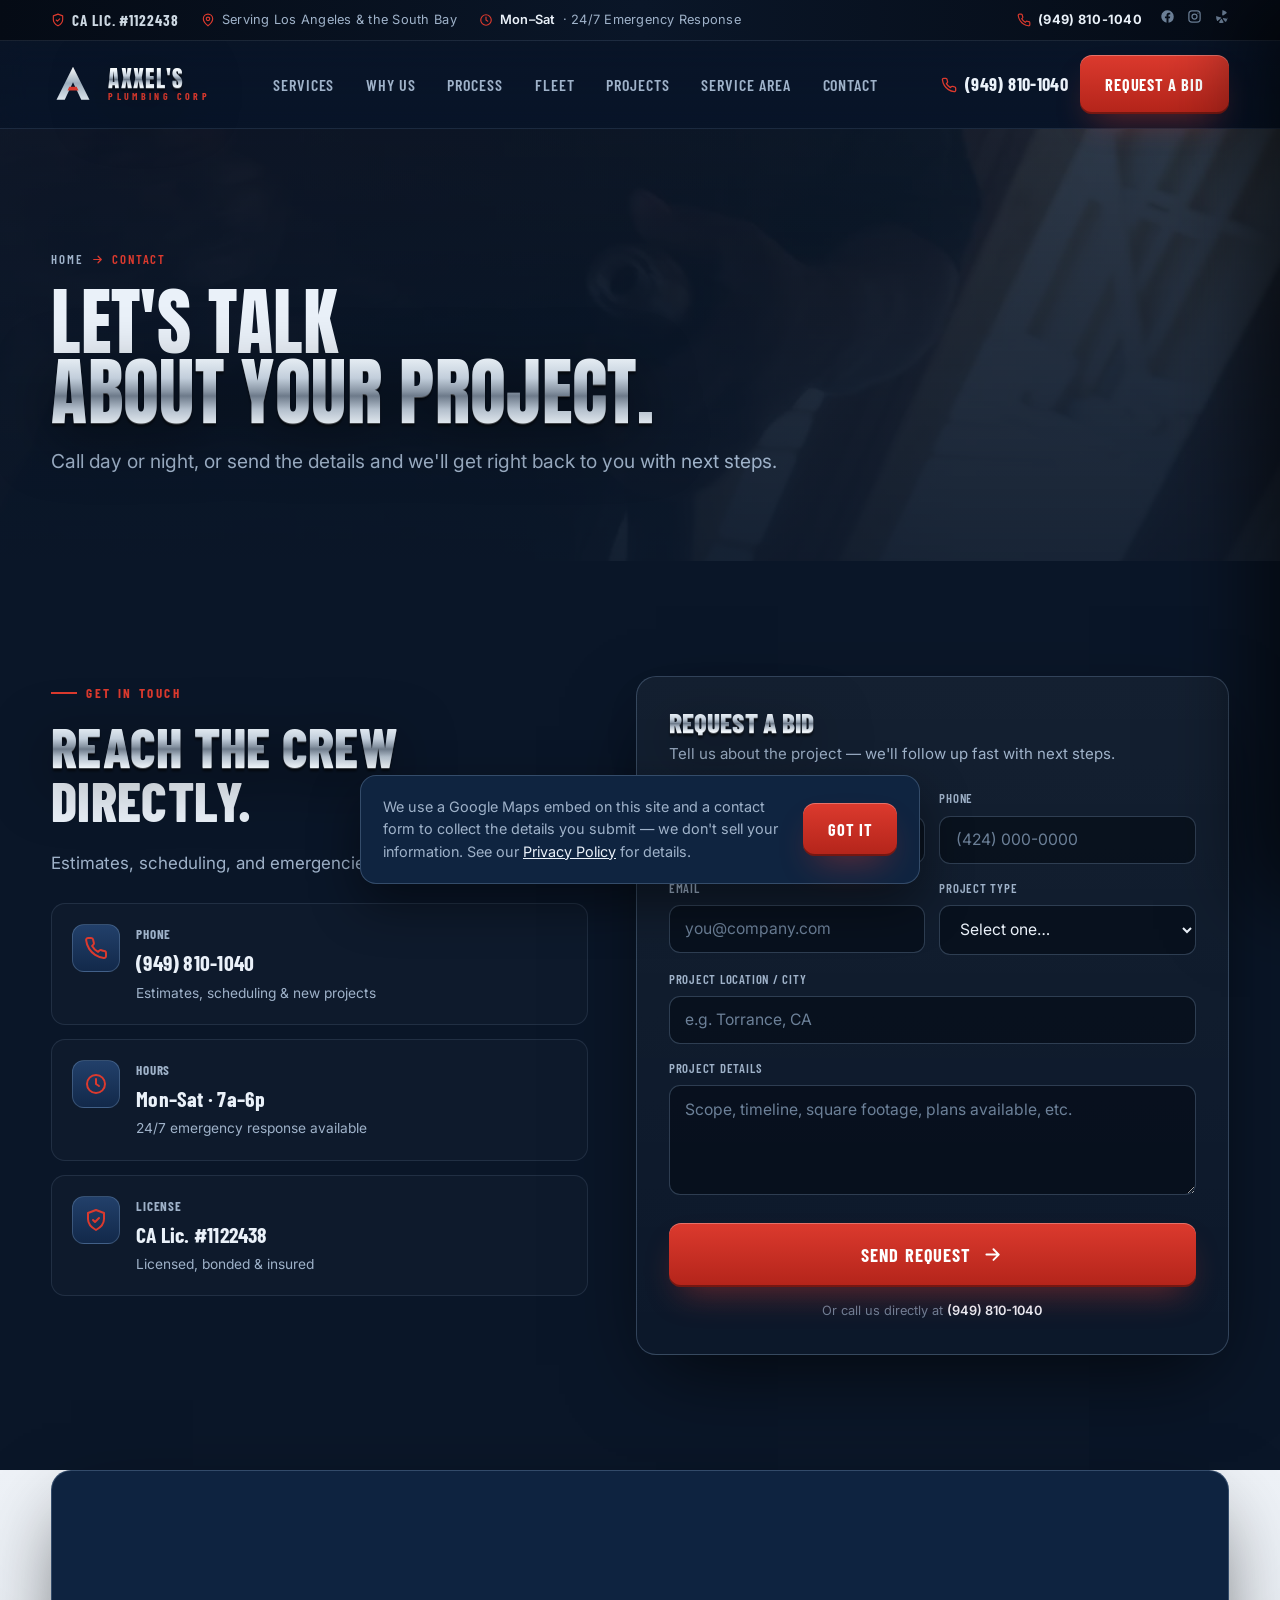
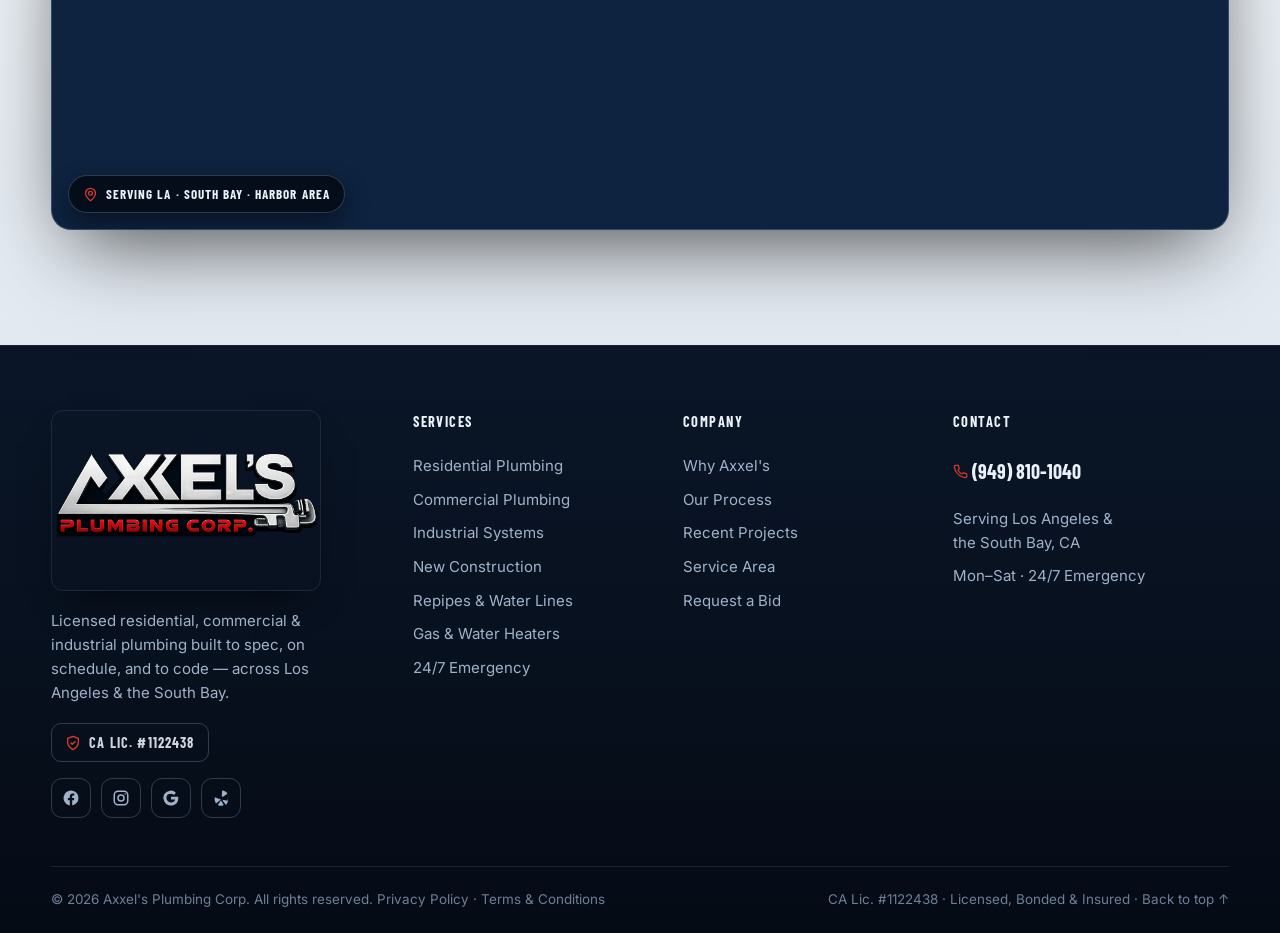
==== commit 5ed87af7: "Consolidate to single phone number, fix AXXEL'S wordmark kerning, feature residential plumbing, add " ====
--- a/contact.html
+++ b/contact.html
@@ -4,7 +4,7 @@
 <meta charset="UTF-8" />
 <meta name="viewport" content="width=device-width, initial-scale=1.0" />
 <title>Contact &amp; Request A Bid | Axxel's Plumbing Corp</title>
-<meta name="description" content="Contact Axxel's Plumbing Corp — call (424) 558-4901 or request a bid online. Licensed commercial &amp; industrial plumbing in LA &amp; the South Bay." />
+<meta name="description" content="Contact Axxel's Plumbing Corp — call (949) 810-1040 or request a bid online. Licensed commercial &amp; industrial plumbing in LA &amp; the South Bay." />
 <meta name="theme-color" content="#0a1628" />
 <link rel="preconnect" href="https://fonts.googleapis.com" />
 <link rel="preconnect" href="https://fonts.gstatic.com" crossorigin />
@@ -62,7 +62,7 @@
       <span class="util-item hide-sm"><svg><use href="#i-clock"/></svg> <b>Mon–Sat</b> · 24/7 Emergency Response</span>
     </div>
     <div class="utility-right">
-      <a class="util-phone" href="tel:+14245584901"><svg><use href="#i-phone"/></svg> (424) 558-4901</a>
+      <a class="util-phone" href="tel:+19498101040"><svg><use href="#i-phone"/></svg> (949) 810-1040</a>
       <div class="util-socials">
         <a href="#" aria-label="Facebook"><svg><use href="#i-fb"/></svg></a>
         <a href="#" aria-label="Instagram"><svg><use href="#i-ig"/></svg></a>
@@ -99,7 +99,7 @@
     </nav>
 
     <div class="nav-cta">
-      <a class="nav-phone" href="tel:+14245584901"><svg><use href="#i-phone"/></svg><span>(424) 558-4901</span></a>
+      <a class="nav-phone" href="tel:+19498101040"><svg><use href="#i-phone"/></svg><span>(949) 810-1040</span></a>
       <a class="btn btn-red" href="contact.html">Request a Bid</a>
     </div>
 
@@ -126,7 +126,7 @@
     <a class="dl" href="service-area.html" data-close>Service Area</a>
     <a class="dl" href="contact.html" data-close>Contact</a>
     <div class="drawer-foot">
-      <a class="btn btn-steel" href="tel:+14245584901"><svg><use href="#i-phone"/></svg> (424) 558-4901</a>
+      <a class="btn btn-steel" href="tel:+19498101040"><svg><use href="#i-phone"/></svg> (949) 810-1040</a>
       <a class="btn btn-red" href="contact.html" data-close>Request a Bid</a>
     </div>
   </div>
@@ -151,8 +151,7 @@
     <div class="reveal">
       <div class="sec-head" style="margin-bottom:8px"><span class="kicker">Get In Touch</span><h2><span class="chrome">Reach The Crew</span><br>Directly.</h2><p>Estimates, scheduling, and emergencies — here's how to get us.</p></div>
       <div class="contact-cards">
-        <div class="cc"><div class="cc-ico"><svg><use href="#i-phone"/></svg></div><div><div class="cc-l">Primary Line</div><div class="cc-v"><a href="tel:+14245584901">(424) 558-4901</a></div><div class="cc-s">Estimates, scheduling &amp; new projects</div></div></div>
-        <div class="cc"><div class="cc-ico"><svg><use href="#i-phone"/></svg></div><div><div class="cc-l">Second Line</div><div class="cc-v"><a href="tel:+13102700213">(310) 270-0213</a></div><div class="cc-s">Alternate &amp; after-hours contact</div></div></div>
+        <div class="cc"><div class="cc-ico"><svg><use href="#i-phone"/></svg></div><div><div class="cc-l">Phone</div><div class="cc-v"><a href="tel:+19498101040">(949) 810-1040</a></div><div class="cc-s">Estimates, scheduling &amp; new projects</div></div></div>
         <div class="cc"><div class="cc-ico"><svg><use href="#i-clock"/></svg></div><div><div class="cc-l">Hours</div><div class="cc-v">Mon&ndash;Sat &middot; 7a&ndash;6p</div><div class="cc-s">24/7 emergency response available</div></div></div>
         <div class="cc"><div class="cc-ico"><svg><use href="#i-shield"/></svg></div><div><div class="cc-l">License</div><div class="cc-v">CA Lic. #1122438</div><div class="cc-s">Licensed, bonded &amp; insured</div></div></div>
       </div>
@@ -173,9 +172,9 @@
           <div class="field"><label>Project Location / City</label><input type="text" name="city" placeholder="e.g. Torrance, CA"></div>
           <div class="field"><label>Project Details</label><textarea name="details" placeholder="Scope, timeline, square footage, plans available, etc."></textarea></div>
           <button type="submit" class="btn btn-red btn-lg">Send Request <svg><use href="#i-arrow"/></svg></button>
-          <p class="form-note">Or call us directly at <a href="tel:+14245584901" style="color:var(--ink);font-weight:600">(424) 558-4901</a></p>
+          <p class="form-note">Or call us directly at <a href="tel:+19498101040" style="color:var(--ink);font-weight:600">(949) 810-1040</a></p>
         </div>
-        <div class="form-success" id="formSuccess"><div class="fs-ico"><svg><use href="#i-check"/></svg></div><h3 class="chrome">Request Received</h3><p>Thanks — we've got your project details. A member of the Axxel's team will reach out shortly. For anything urgent, call <b>(424) 558-4901</b>.</p></div>
+        <div class="form-success" id="formSuccess"><div class="fs-ico"><svg><use href="#i-check"/></svg></div><h3 class="chrome">Request Received</h3><p>Thanks — we've got your project details. A member of the Axxel's team will reach out shortly. For anything urgent, call <b>(949) 810-1040</b>.</p></div>
       </form>
     </div>
   </div>
@@ -198,7 +197,7 @@
       <div class="foot-brand">
         <img src="logo.png" alt="Axxel's Plumbing Corp" class="foot-logo"
              onerror="this.outerHTML='&lt;span class=\'brand-word\'&gt;&lt;span class=\'a chrome\'&gt;AXXEL\'S&lt;/span&gt;&lt;span class=\'p\'&gt;Plumbing Corp&lt;/span&gt;&lt;/span&gt;'">
-        <p class="foot-about">Licensed commercial, industrial &amp; new-construction plumbing built to spec, on schedule, and to code — across Los Angeles &amp; the South Bay.</p>
+        <p class="foot-about">Licensed residential, commercial &amp; industrial plumbing built to spec, on schedule, and to code — across Los Angeles &amp; the South Bay.</p>
         <span class="foot-lic"><svg style="width:16px;height:16px;color:var(--red)"><use href="#i-shield"/></svg> CA Lic. #1122438</span>
         <div class="foot-socials">
           <a href="#" aria-label="Facebook"><svg><use href="#i-fb"/></svg></a>
@@ -209,6 +208,7 @@
       </div>
       <div class="foot-col">
         <h5>Services</h5>
+        <a href="services.html">Residential Plumbing</a>
         <a href="services.html">Commercial Plumbing</a>
         <a href="services.html">Industrial Systems</a>
         <a href="services.html">New Construction</a>
@@ -226,14 +226,13 @@
       </div>
       <div class="foot-col foot-phones">
         <h5>Contact</h5>
-        <a href="tel:+14245584901"><svg style="width:15px;height:15px;color:var(--red)"><use href="#i-phone"/></svg> (424) 558-4901</a>
-        <a href="tel:+13102700213"><svg style="width:15px;height:15px;color:var(--red)"><use href="#i-phone"/></svg> (310) 270-0213</a>
+        <a href="tel:+19498101040"><svg style="width:15px;height:15px;color:var(--red)"><use href="#i-phone"/></svg> (949) 810-1040</a>
         <p style="margin-top:8px">Serving Los Angeles &amp;<br>the South Bay, CA</p>
         <p>Mon–Sat · 24/7 Emergency</p>
       </div>
     </div>
     <div class="foot-bar">
-      <span>© <span id="year">2026</span> Axxel's Plumbing Corp. All rights reserved.</span>
+      <span>© <span id="year">2026</span> Axxel's Plumbing Corp. All rights reserved. <a href="privacy.html">Privacy Policy</a> · <a href="terms.html">Terms &amp; Conditions</a></span>
       <span>CA Lic. #1122438 · Licensed, Bonded &amp; Insured · <a href="#top">Back to top ↑</a></span>
     </div>
   </div>
@@ -242,7 +241,7 @@
 
 <!-- ============================ STICKY MOBILE CALL BAR ============================ -->
 <div class="callbar">
-  <a class="btn btn-red" href="tel:+14245584901"><svg><use href="#i-phone"/></svg> Call Now</a>
+  <a class="btn btn-red" href="tel:+19498101040"><svg><use href="#i-phone"/></svg> Call Now</a>
   <a class="btn btn-steel" href="contact.html"><svg><use href="#i-doc"/></svg> Get a Bid</a>
 </div>
 
--- a/css/site.css
+++ b/css/site.css
@@ -138,7 +138,7 @@
 .brand-mark{width:44px;height:44px;flex:none;transition:transform .4s var(--ease)}
 .brand:hover .brand-mark{transform:rotate(-8deg)}
 .brand-word{display:flex;flex-direction:column;line-height:1}
-.brand-word .a{font-family:'Anton',sans-serif;font-size:1.42rem;letter-spacing:.02em}
+.brand-word .a{font-family:'Anton',sans-serif;font-size:1.42rem;letter-spacing:.06em}
 .brand-word .p{font-family:'Barlow Condensed',sans-serif;font-weight:700;font-size:.62rem;letter-spacing:.34em;color:var(--red);text-transform:uppercase;margin-top:2px}
 .brand-logo-img{height:46px;width:auto;display:none} /* shows if logo.png present */
 
@@ -671,3 +671,24 @@
 .faq summary .pm{width:26px;height:26px;flex:none;border-radius:8px;border:1px solid var(--line-2);display:grid;place-items:center;color:var(--red);transition:.3s}
 .faq details[open] summary .pm{background:var(--red);color:#fff;border-color:transparent;transform:rotate(45deg)}
 .faq .fa-body{padding:0 22px 20px;color:var(--muted);font-size:.98rem}
+
+/* ============================ LEGAL PAGES ============================ */
+.legal{max-width:780px}
+.legal .updated{color:var(--muted-2);font-size:.9rem;margin-bottom:2.2em}
+.legal h2{font-family:'Barlow Condensed',sans-serif;font-weight:700;text-transform:uppercase;letter-spacing:.02em;font-size:1.3rem;color:var(--ink);margin:2em 0 .6em}
+.legal h2:first-of-type{margin-top:0}
+.legal p{color:var(--muted);font-size:1rem;line-height:1.7;margin-bottom:1.1em}
+.legal ul{color:var(--muted);font-size:1rem;line-height:1.7;margin:0 0 1.1em 1.3em}
+.legal li{margin-bottom:.4em}
+.legal a{color:var(--ink);text-decoration:underline;text-underline-offset:2px}
+.legal strong{color:var(--ink)}
+
+/* ============================ COOKIE NOTICE ============================ */
+.cookie-notice{position:fixed;left:16px;right:16px;bottom:16px;z-index:200;max-width:560px;margin-inline:auto;
+  background:var(--panel);border:1px solid var(--line-2);border-radius:16px;padding:20px 22px;
+  box-shadow:0 20px 50px rgba(0,0,0,.45);display:flex;flex-wrap:wrap;gap:14px;align-items:center;justify-content:space-between;
+  transform:translateY(140%);opacity:0;transition:transform .5s var(--ease,ease),opacity .5s var(--ease,ease)}
+.cookie-notice.show{transform:translateY(0);opacity:1}
+.cookie-notice p{color:var(--muted);font-size:.9rem;line-height:1.55;margin:0;flex:1 1 280px}
+.cookie-notice a{color:var(--ink);text-decoration:underline}
+.cookie-notice-actions{display:flex;gap:10px;flex:none}
